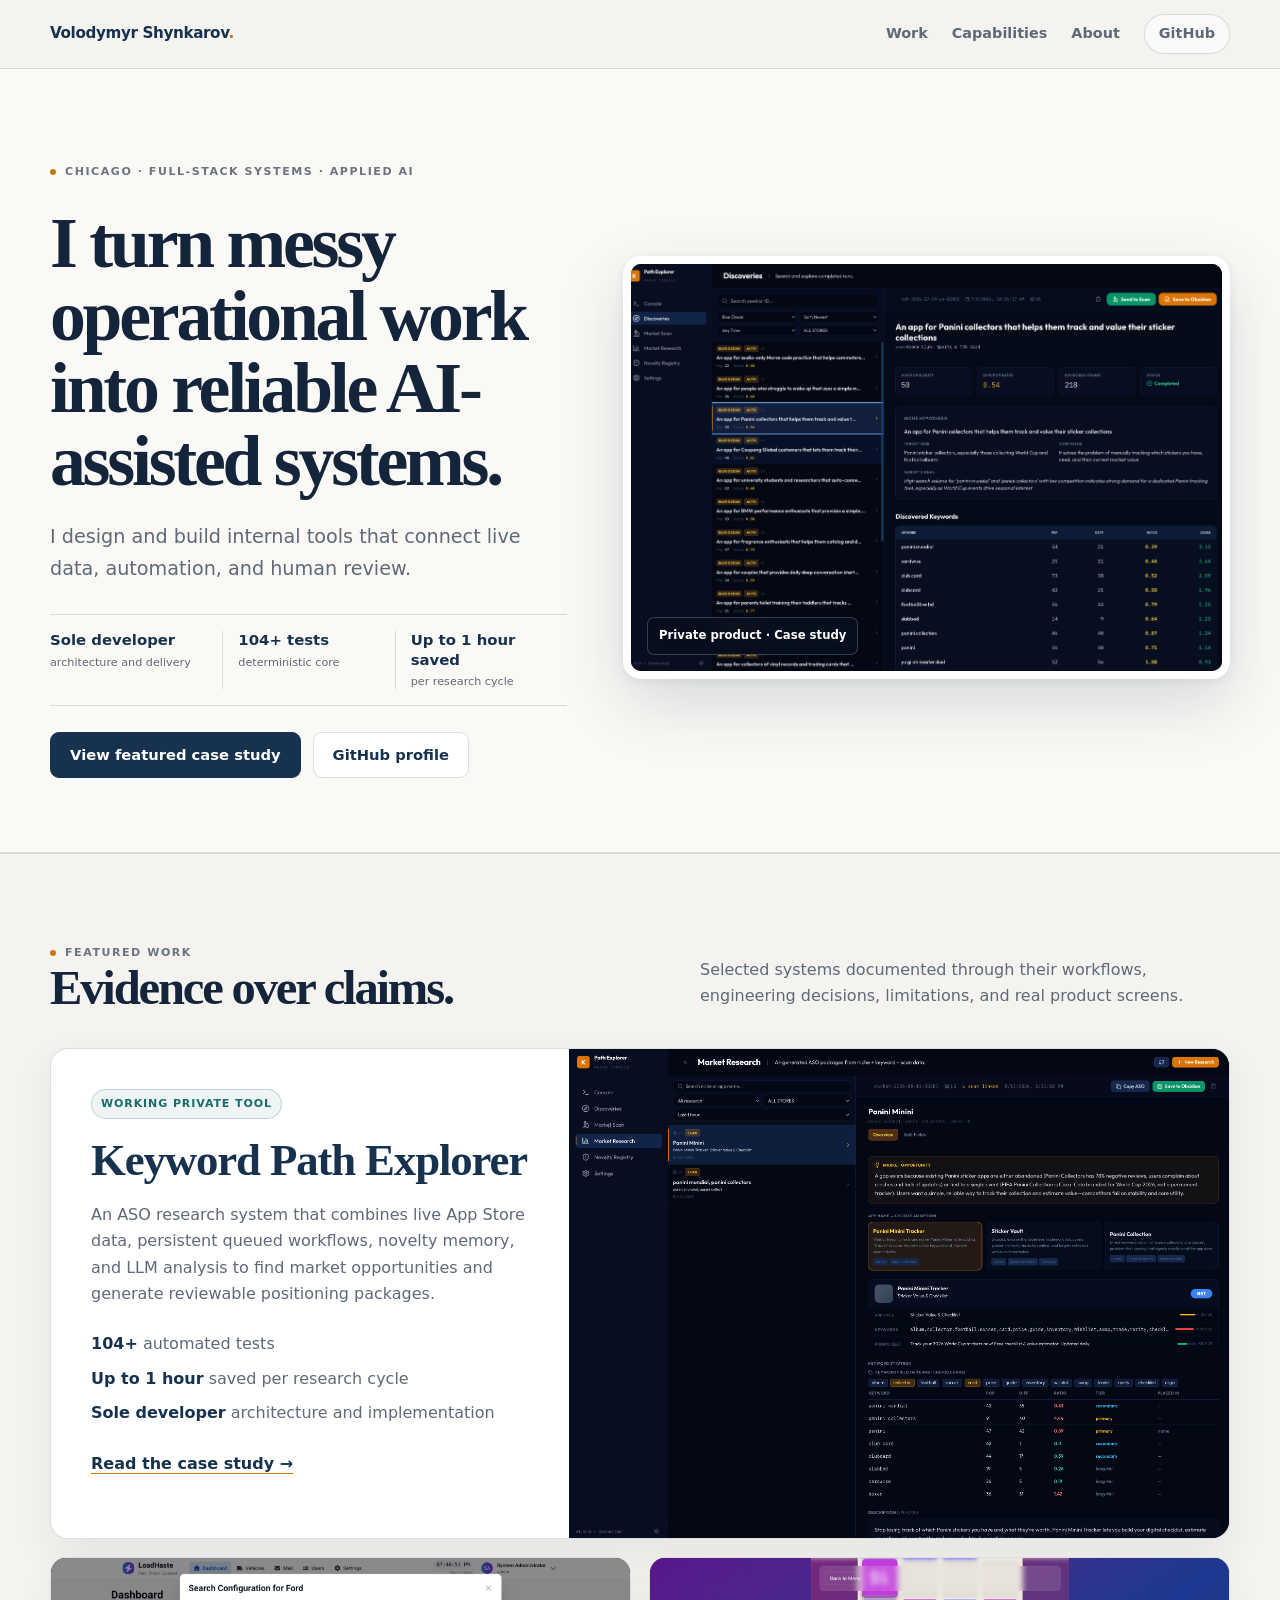
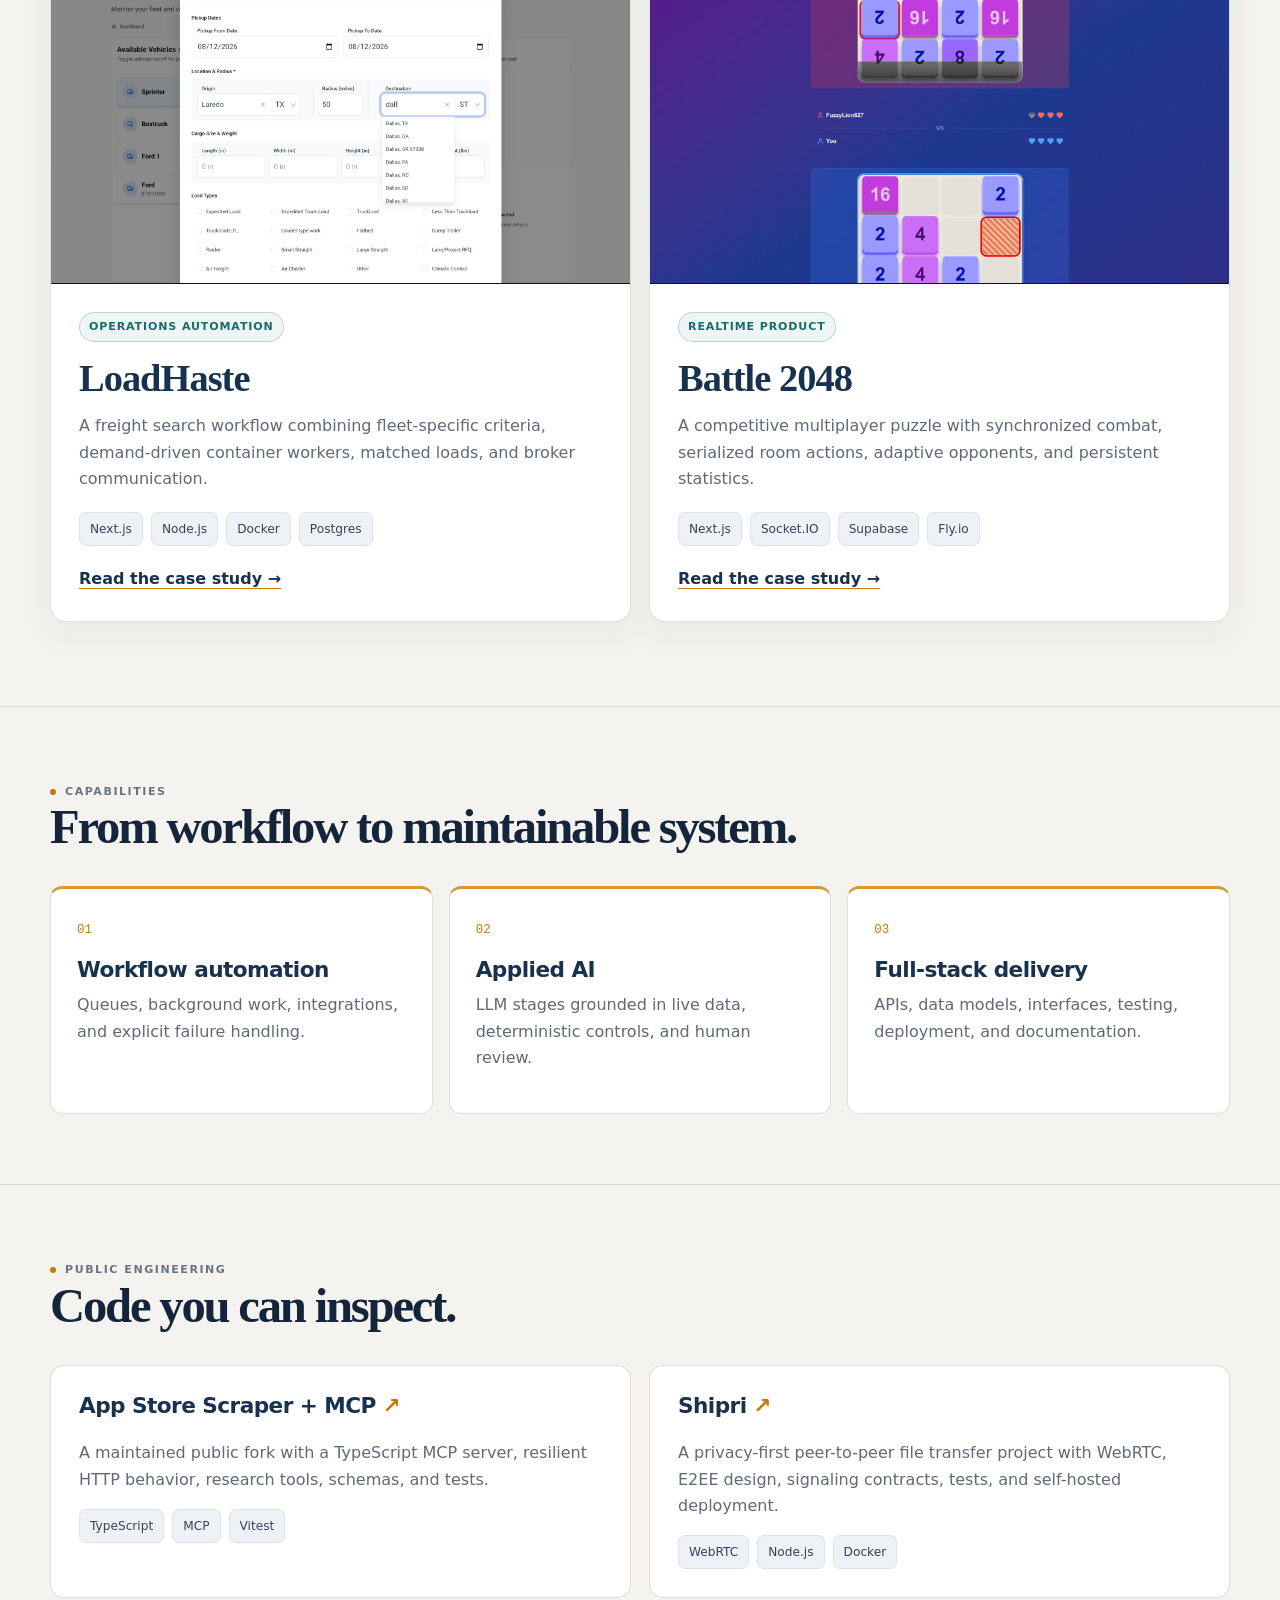
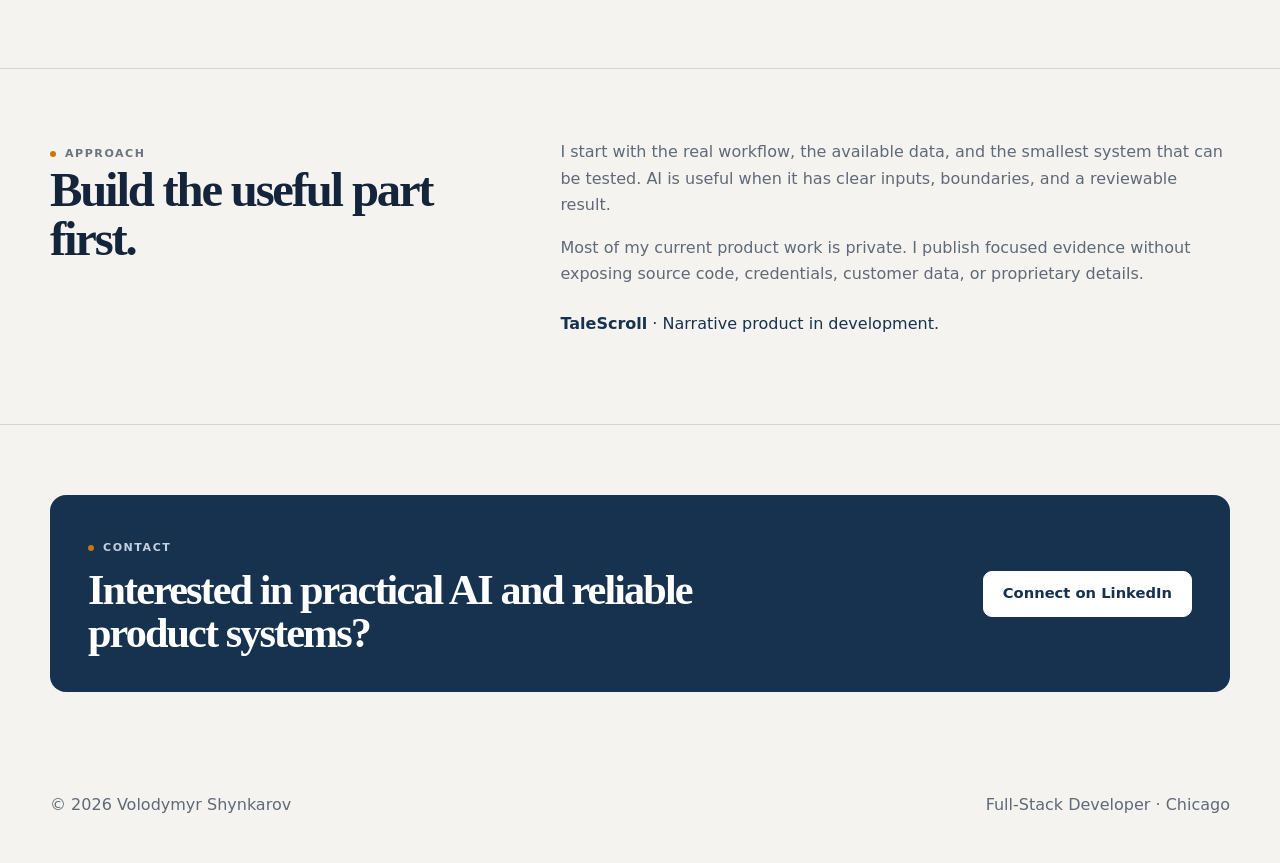
==== index.html @ 413fe935 "Add project case studies and gallery captions" ====
<!doctype html>
<html lang="en">
<head>
  <meta charset="utf-8">
  <meta name="viewport" content="width=device-width,initial-scale=1">
  <title>Volodymyr Shynkarov — Full-Stack Developer</title>
  <meta name="description" content="Full-stack developer building practical AI workflows, internal tools, and data-driven products.">
  <meta property="og:title" content="Volodymyr Shynkarov — Full-Stack Developer">
  <meta property="og:description" content="Practical AI workflows, internal tools, and reliable full-stack systems.">
  <meta property="og:image" content="https://voldemlive.github.io/assets/keyword-path-explorer/discoveries.png">
  <meta property="og:type" content="website">
  <meta property="og:url" content="https://voldemlive.github.io/">
  <meta name="twitter:card" content="summary_large_image">
  <link rel="canonical" href="https://voldemlive.github.io/">
  <link rel="stylesheet" href="/styles.css">
</head>
<body>
  <header class="site-header">
    <div class="shell nav">
      <a class="brand" href="/" aria-label="Volodymyr Shynkarov home">Volodymyr Shynkarov<span>.</span></a>
      <button class="menu-button" aria-label="Open navigation" aria-expanded="false">Menu</button>
      <nav class="nav-links" aria-label="Main navigation">
        <a href="#work">Work</a>
        <a href="#capabilities">Capabilities</a>
        <a href="#about">About</a>
        <a class="nav-cta" href="https://github.com/VoldemLive">GitHub</a>
      </nav>
    </div>
  </header>

  <main>
    <section class="hero">
      <div class="shell hero-grid">
        <div>
          <span class="eyebrow">Chicago · Full-stack systems · Applied AI</span>
          <h1>I turn messy operational work into reliable AI-assisted systems.</h1>
          <p class="lede">I design and build internal tools that connect live data, automation, and human review.</p>
          <div class="hero-proof" aria-label="Featured project evidence">
            <span><strong>Sole developer</strong><small>architecture and delivery</small></span>
            <span><strong>104+ tests</strong><small>deterministic core</small></span>
            <span><strong>Up to 1 hour saved</strong><small>per research cycle</small></span>
          </div>
          <div class="actions">
            <a class="button primary" href="/work/keyword-graph-explorer.html">View featured case study</a>
            <a class="button secondary" href="https://github.com/VoldemLive">GitHub profile</a>
          </div>
        </div>
        <a class="hero-shot" href="/work/keyword-graph-explorer.html" aria-label="Open Keyword Path Explorer case study">
          <img src="/assets/keyword-path-explorer/discoveries.png" alt="Keyword Path Explorer discovery results with a niche hypothesis and ranked App Store keywords">
          <span>Private product · Case study</span>
        </a>
      </div>
    </section>

    <section class="section" id="work">
      <div class="shell">
        <div class="section-intro">
          <div>
            <span class="eyebrow">Featured work</span>
            <h2>Evidence over claims.</h2>
          </div>
          <p>Selected systems documented through their workflows, engineering decisions, limitations, and real product screens.</p>
        </div>

        <article class="featured-work">
          <div class="featured-copy">
            <span class="status">Working private tool</span>
            <h3>Keyword Path Explorer</h3>
            <p>An ASO research system that combines live App Store data, persistent queued workflows, novelty memory, and LLM analysis to find market opportunities and generate reviewable positioning packages.</p>
            <div class="evidence-list" aria-label="Project evidence">
              <span><strong>104+</strong> automated tests</span>
              <span><strong>Up to 1 hour</strong> saved per research cycle</span>
              <span><strong>Sole developer</strong> architecture and implementation</span>
            </div>
            <a class="text-link" href="/work/keyword-graph-explorer.html">Read the case study →</a>
          </div>
          <a class="featured-image" href="/work/keyword-graph-explorer.html" aria-label="Read Keyword Path Explorer case study">
            <img loading="lazy" src="/assets/keyword-path-explorer/market-package.png" alt="Keyword Path Explorer generated ASO positioning package with name options and ranked keywords">
          </a>
        </article>

        <div class="project-grid">
          <article class="project-card">
            <a class="project-card-image" href="/work/loadhaste.html" aria-label="Read LoadHaste case study">
              <img loading="lazy" src="/assets/loadhaste/search-configuration.png" alt="LoadHaste vehicle search configuration with route and cargo criteria">
            </a>
            <div class="project-card-copy">
              <span class="status">Operations automation</span>
              <h3>LoadHaste</h3>
              <p>A freight search workflow combining fleet-specific criteria, demand-driven container workers, matched loads, and broker communication.</p>
              <div class="tags"><span class="tag">Next.js</span><span class="tag">Node.js</span><span class="tag">Docker</span><span class="tag">Postgres</span></div>
              <a class="text-link" href="/work/loadhaste.html">Read the case study →</a>
            </div>
          </article>

          <article class="project-card">
            <a class="project-card-image" href="/work/battle-2048.html" aria-label="Read Battle 2048 case study">
              <img loading="lazy" src="/assets/battle-2048/damage-state.png" alt="Battle 2048 realtime match with health and damaged board state">
            </a>
            <div class="project-card-copy">
              <span class="status">Realtime product</span>
              <h3>Battle 2048</h3>
              <p>A competitive multiplayer puzzle with synchronized combat, serialized room actions, adaptive opponents, and persistent statistics.</p>
              <div class="tags"><span class="tag">Next.js</span><span class="tag">Socket.IO</span><span class="tag">Supabase</span><span class="tag">Fly.io</span></div>
              <a class="text-link" href="/work/battle-2048.html">Read the case study →</a>
            </div>
          </article>
        </div>
      </div>
    </section>

    <section class="section compact" id="capabilities">
      <div class="shell">
        <div class="section-intro">
          <div>
            <span class="eyebrow">Capabilities</span>
            <h2>From workflow to maintainable system.</h2>
          </div>
        </div>
        <div class="cap-grid">
          <article class="cap"><span class="cap-index">01</span><h3>Workflow automation</h3><p>Queues, background work, integrations, and explicit failure handling.</p></article>
          <article class="cap"><span class="cap-index">02</span><h3>Applied AI</h3><p>LLM stages grounded in live data, deterministic controls, and human review.</p></article>
          <article class="cap"><span class="cap-index">03</span><h3>Full-stack delivery</h3><p>APIs, data models, interfaces, testing, deployment, and documentation.</p></article>
        </div>
      </div>
    </section>

    <section class="section compact">
      <div class="shell">
        <div class="section-intro">
          <div>
            <span class="eyebrow">Public engineering</span>
            <h2>Code you can inspect.</h2>
          </div>
        </div>
        <div class="public-work">
          <article class="public-card">
            <h3><a href="https://github.com/VoldemLive/app-store-scraper">App Store Scraper + MCP <span class="arrow">↗</span></a></h3>
            <p>A maintained public fork with a TypeScript MCP server, resilient HTTP behavior, research tools, schemas, and tests.</p>
            <div class="tags"><span class="tag">TypeScript</span><span class="tag">MCP</span><span class="tag">Vitest</span></div>
          </article>
          <article class="public-card">
            <h3><a href="https://github.com/bit-bridge-studio/shipri">Shipri <span class="arrow">↗</span></a></h3>
            <p>A privacy-first peer-to-peer file transfer project with WebRTC, E2EE design, signaling contracts, tests, and self-hosted deployment.</p>
            <div class="tags"><span class="tag">WebRTC</span><span class="tag">Node.js</span><span class="tag">Docker</span></div>
          </article>
        </div>
      </div>
    </section>

    <section class="section compact" id="about">
      <div class="shell split-section">
        <div>
          <span class="eyebrow">Approach</span>
          <h2>Build the useful part first.</h2>
        </div>
        <div class="prose">
          <p>I start with the real workflow, the available data, and the smallest system that can be tested. AI is useful when it has clear inputs, boundaries, and a reviewable result.</p>
          <p>Most of my current product work is private. I publish focused evidence without exposing source code, credentials, customer data, or proprietary details.</p>
          <p class="in-development"><strong>TaleScroll</strong> · Narrative product in development.</p>
        </div>
      </div>
    </section>

    <section class="section compact">
      <div class="shell cta">
        <div><span class="eyebrow">Contact</span><h2>Interested in practical AI and reliable product systems?</h2></div>
        <a class="button primary" href="https://www.linkedin.com/in/vshynkarov/">Connect on LinkedIn</a>
      </div>
    </section>
  </main>

  <footer class="site-footer"><div class="shell footer-row"><span>© <span class="year"></span> Volodymyr Shynkarov</span><span>Full-Stack Developer · Chicago</span></div></footer>
  <script src="/script.js"></script>
</body>
</html>
---- styles.css ----
:root {
  color-scheme: light;
  --bg: #f4f3ef;
  --surface: #ffffff;
  --surface-2: #eef2f6;
  --text: #172033;
  --muted: #5f6978;
  --line: rgba(23, 32, 51, .14);
  --accent: #c87808;
  --accent-soft: #fff1d8;
  --navy: #17324f;
  --teal: #176d6b;
  --max: 1180px;
}

* { box-sizing: border-box; }
html { scroll-behavior: smooth; }
body {
  margin: 0;
  overflow-x: clip;
  background: var(--bg);
  color: var(--text);
  font-family: Inter, ui-sans-serif, system-ui, -apple-system, BlinkMacSystemFont, "Segoe UI", sans-serif;
  line-height: 1.65;
  -webkit-font-smoothing: antialiased;
}
a { color: inherit; }
img { display: block; max-width: 100%; }
code { color: var(--teal); }
::selection { background: #f7d38b; color: var(--text); }
.shell { width: min(calc(100% - 40px), var(--max)); margin-inline: auto; }

.site-header {
  position: sticky;
  top: 0;
  z-index: 30;
  border-bottom: 1px solid var(--line);
  background: rgba(244, 243, 239, .92);
  backdrop-filter: blur(16px);
}
.nav { min-height: 68px; display: flex; align-items: center; justify-content: space-between; gap: 24px; }
.brand { color: var(--navy); text-decoration: none; font-size: .95rem; font-weight: 820; letter-spacing: -.025em; }
.brand span, .arrow { color: var(--accent); }
.nav-links { display: flex; align-items: center; gap: 24px; }
.nav-links a { color: var(--muted); text-decoration: none; font-size: .9rem; font-weight: 560; }
.nav-links a:hover, .nav-links a:focus-visible { color: var(--navy); }
.nav-cta { border: 1px solid var(--line); padding: 7px 14px; border-radius: 999px; background: rgba(255, 255, 255, .58); }
.menu-button { display: none; color: var(--navy); background: var(--surface); border: 1px solid var(--line); border-radius: 8px; padding: 8px 10px; }

h1, h2 {
  margin-top: 0;
  color: #14243a;
  font-family: "Iowan Old Style", "Palatino Linotype", Georgia, serif;
  font-weight: 620;
  line-height: 1.01;
  letter-spacing: -.045em;
}
h1 { margin: 24px 0 24px; font-size: clamp(3.25rem, 5.6vw, 5.25rem); }
h2 { margin-bottom: 16px; font-size: clamp(2.25rem, 3.8vw, 3.65rem); }
h3 { margin-top: 0; color: var(--navy); font-size: 1.35rem; line-height: 1.14; letter-spacing: -.025em; }
p { margin-top: 0; }
.eyebrow {
  display: inline-flex;
  max-width: 100%;
  flex-wrap: wrap;
  align-items: center;
  gap: 9px;
  color: #6b7480;
  text-transform: uppercase;
  letter-spacing: .14em;
  font-size: .69rem;
  font-weight: 800;
}
.eyebrow::before { content: ""; width: 6px; height: 6px; flex: 0 0 auto; border-radius: 50%; background: var(--accent); }

.hero { padding: 88px 0 74px; background: #faf9f6; border-bottom: 1px solid var(--line); }
.hero-grid { display: grid; grid-template-columns: .92fr 1.08fr; gap: 56px; align-items: center; }
.hero-grid > *, .featured-work > *, .case-layout > * { min-width: 0; }
.hero h1 { max-width: 680px; }
.lede { max-width: 620px; color: var(--muted); font-size: clamp(1.05rem, 1.6vw, 1.2rem); }
.hero-proof {
  display: grid;
  grid-template-columns: repeat(3, 1fr);
  margin-top: 30px;
  padding: 16px 0;
  border-top: 1px solid var(--line);
  border-bottom: 1px solid var(--line);
}
.hero-proof span { min-width: 0; padding-right: 15px; }
.hero-proof span + span { padding-left: 15px; border-left: 1px solid var(--line); }
.hero-proof strong, .hero-proof small { display: block; }
.hero-proof strong { color: var(--navy); font-size: .93rem; line-height: 1.3; }
.hero-proof small { margin-top: 4px; color: var(--muted); font-size: .7rem; line-height: 1.35; }
.actions { display: flex; flex-wrap: wrap; gap: 12px; margin-top: 26px; }
.button {
  display: inline-flex;
  min-height: 46px;
  align-items: center;
  justify-content: center;
  padding: 0 19px;
  border: 1px solid var(--line);
  border-radius: 9px;
  text-decoration: none;
  font-size: .92rem;
  font-weight: 760;
}
.button.primary { color: #fff; background: var(--navy); border-color: var(--navy); }
.button.primary:hover { background: #0f263f; }
.button.secondary { color: var(--navy); background: var(--surface); }
.hero-shot {
  position: relative;
  display: block;
  overflow: hidden;
  border: 8px solid var(--surface);
  border-radius: 18px;
  background: #07101f;
  text-decoration: none;
  box-shadow: 0 24px 65px rgba(31, 47, 70, .16), 0 2px 8px rgba(31, 47, 70, .08);
}
.hero-shot img { width: 100%; aspect-ratio: 16 / 11; object-fit: cover; object-position: 70% 13%; }
.hero-shot span {
  position: absolute;
  left: 16px;
  bottom: 16px;
  padding: 8px 11px;
  border: 1px solid rgba(255, 255, 255, .2);
  border-radius: 7px;
  color: #fff;
  background: rgba(7, 16, 31, .85);
  font-size: .73rem;
  font-weight: 720;
  backdrop-filter: blur(8px);
}

.section { padding: 84px 0; border-top: 1px solid var(--line); }
.section.compact { padding: 70px 0; }
.section-intro { display: flex; justify-content: space-between; align-items: end; gap: 40px; margin-bottom: 34px; }
.section-intro h2 { margin-bottom: 0; }
.section-intro p { max-width: 530px; margin-bottom: 4px; color: var(--muted); }
.featured-work {
  display: grid;
  grid-template-columns: .88fr 1.12fr;
  overflow: hidden;
  border: 1px solid var(--line);
  border-radius: 18px;
  background: var(--surface);
  box-shadow: 0 15px 38px rgba(31, 47, 70, .07);
}
.featured-copy { padding: 40px; }
.featured-copy h3 { margin: 16px 0; font-family: "Iowan Old Style", "Palatino Linotype", Georgia, serif; font-size: clamp(2rem, 3.5vw, 3.15rem); font-weight: 620; }
.featured-copy p { color: var(--muted); }
.status {
  display: inline-block;
  color: var(--teal);
  border: 1px solid rgba(23, 109, 107, .24);
  background: rgba(23, 109, 107, .07);
  border-radius: 999px;
  padding: 5px 9px;
  font-size: .69rem;
  font-weight: 800;
  text-transform: uppercase;
  letter-spacing: .08em;
}
.evidence-list { display: grid; gap: 8px; margin: 24px 0; color: var(--muted); }
.evidence-list strong { color: var(--navy); }
.text-link { color: var(--navy); font-weight: 800; text-decoration-color: var(--accent); text-underline-offset: 4px; }
.featured-image { min-height: 450px; overflow: hidden; border-left: 1px solid var(--line); background: #07101f; }
.featured-image img { width: 100%; height: 100%; object-fit: cover; object-position: 67% 17%; }
.project-grid { display: grid; grid-template-columns: 1fr 1fr; gap: 18px; margin-top: 18px; }
.project-card { overflow: hidden; border: 1px solid var(--line); border-radius: 16px; background: var(--surface); box-shadow: 0 12px 32px rgba(31, 47, 70, .06); }
.project-card-image { display: block; overflow: hidden; border-bottom: 1px solid var(--line); background: #07101f; }
.project-card-image img { width: 100%; aspect-ratio: 16 / 9; object-fit: cover; object-position: center top; transition: transform .35s ease; }
.project-card-image:hover img { transform: scale(1.015); }
.project-card-copy { padding: 28px; }
.project-card-copy h3 { margin: 15px 0 12px; font-family: "Iowan Old Style", "Palatino Linotype", Georgia, serif; font-size: clamp(1.8rem, 3vw, 2.45rem); font-weight: 620; }
.project-card-copy p { color: var(--muted); }
.project-card-copy .tags { margin: 20px 0; }

.cap-grid { display: grid; grid-template-columns: repeat(3, 1fr); gap: 16px; }
.cap {
  padding: 26px;
  border: 1px solid var(--line);
  border-top: 3px solid #d59a37;
  border-radius: 12px;
  background: var(--surface);
}
.cap-index { color: var(--accent); font-family: ui-monospace, SFMono-Regular, Menlo, monospace; font-size: .78rem; }
.cap h3 { margin: 16px 0 10px; }
.cap p, .public-card p, .prose { color: var(--muted); }
.public-work { display: grid; grid-template-columns: 1fr 1fr; gap: 18px; }
.public-card { padding: 28px; border: 1px solid var(--line); border-radius: 14px; background: var(--surface); }
.public-card a { text-decoration: none; }
.tags, .stack-list { display: flex; flex-wrap: wrap; gap: 8px; }
.tag, .stack-list li { color: #31445b; border: 1px solid #dce2e9; background: var(--surface-2); border-radius: 7px; padding: 6px 10px; font-size: .76rem; }
.split-section { display: grid; grid-template-columns: .8fr 1.2fr; gap: 64px; }
.in-development { margin-top: 24px; color: var(--navy); }
.cta {
  display: flex;
  align-items: center;
  justify-content: space-between;
  gap: 40px;
  padding: 38px;
  border-radius: 16px;
  background: var(--navy);
}
.cta .eyebrow { color: #c5d0dd; }
.cta h2 { max-width: 700px; margin: 10px 0 0; color: #fff; font-size: clamp(2rem, 3.3vw, 3.25rem); }
.cta .button.primary { color: var(--navy); background: #fff; border-color: #fff; }
.site-footer { padding: 30px 0 44px; color: var(--muted); }
.footer-row { display: flex; justify-content: space-between; gap: 20px; }

.case-hero { padding: 76px 0 64px; background: #faf9f6; border-bottom: 1px solid var(--line); }
.breadcrumb { color: var(--muted); text-decoration: none; font-size: .88rem; }
.case-eyebrow { margin-top: 34px; }
.case-hero h1 { max-width: 960px; font-size: clamp(3.5rem, 6.4vw, 5.75rem); }
.case-summary { max-width: 780px; color: var(--muted); font-size: 1.16rem; }
.case-meta {
  display: grid;
  grid-template-columns: repeat(4, 1fr);
  overflow: hidden;
  margin-top: 38px;
  border: 1px solid var(--line);
  border-radius: 12px;
  background: var(--surface);
}
.meta-block { padding: 19px; }
.meta-block + .meta-block { border-left: 1px solid var(--line); }
.meta-block span { display: block; color: var(--muted); font-size: .67rem; text-transform: uppercase; letter-spacing: .11em; }
.meta-block strong { display: block; margin-top: 6px; color: var(--navy); }
.case-cover {
  display: block;
  overflow: hidden;
  margin-top: 24px;
  border: 8px solid var(--surface);
  border-radius: 18px;
  background: #07101f;
  box-shadow: 0 20px 55px rgba(31, 47, 70, .13);
}
.case-cover img { width: 100%; max-height: 610px; object-fit: cover; object-position: top; }
.case-layout { display: grid; grid-template-columns: 190px minmax(0, 1fr); gap: 60px; }
.case-nav { position: sticky; top: 94px; align-self: start; }
.case-nav a { display: block; padding: 7px 0; color: var(--muted); text-decoration: none; font-size: .9rem; }
.case-nav a:hover { color: var(--navy); }
.case-content section { padding-bottom: 60px; scroll-margin-top: 88px; }
.case-content h2 { font-size: clamp(2.25rem, 3.5vw, 3.2rem); }
.case-content p, .case-content li { color: var(--muted); }
.workflow { list-style: none; counter-reset: workflow; overflow: hidden; padding: 0; margin: 28px 0; border: 1px solid var(--line); border-radius: 12px; background: var(--surface); }
.workflow li { counter-increment: workflow; display: grid; grid-template-columns: 38px 95px 1fr; gap: 16px; padding: 18px; }
.workflow li + li { border-top: 1px solid var(--line); }
.workflow li::before { content: "0" counter(workflow); color: var(--accent); font-family: ui-monospace, SFMono-Regular, Menlo, monospace; }
.workflow strong { color: var(--navy); }
.workflow span { color: var(--muted); }
.timing-grid, .test-grid { display: grid; grid-template-columns: repeat(4, 1fr); gap: 10px; }
.timing-grid div, .test-grid span { padding: 16px; border: 1px solid var(--line); border-radius: 10px; background: var(--surface); }
.timing-grid span, .timing-grid small { display: block; color: var(--muted); font-size: .73rem; }
.timing-grid strong { display: block; margin: 4px 0; color: var(--navy); font-size: 1.15rem; }
.decision { margin: 16px 0; padding: 17px 20px; border: 1px solid var(--line); border-left: 3px solid var(--accent); border-radius: 0 11px 11px 0; background: var(--surface); }
.decision strong { color: var(--navy); }
.decision p { margin: 5px 0 0; }
.shot-grid { display: grid; grid-template-columns: 1fr 1fr; gap: 18px; }
.shot-grid figure { overflow: hidden; margin: 0; border: 1px solid var(--line); border-radius: 12px; background: var(--surface); box-shadow: 0 10px 26px rgba(31, 47, 70, .06); }
.shot-grid figure.wide { grid-column: 1 / -1; }
.shot-grid img { width: 100%; aspect-ratio: 16 / 10; object-fit: cover; object-position: top; background: #07101f; }
.shot-grid figcaption { padding: 14px 16px 16px; color: var(--muted); font-size: .84rem; }
.shot-grid figcaption strong { color: var(--navy); }
.test-grid span { color: var(--muted); }
.test-grid strong { display: block; color: var(--navy); font-size: 1.25rem; }
.stack-list { padding: 0; list-style: none; }

.lightbox {
  position: fixed;
  inset: 0;
  z-index: 100;
  display: grid;
  grid-template-rows: auto minmax(0, 1fr);
  padding: 18px;
  color: #fff;
  background: rgba(7, 16, 31, .94);
  backdrop-filter: blur(14px);
}
.lightbox[hidden] { display: none; }
.lightbox-toolbar { display: flex; align-items: center; justify-content: space-between; gap: 20px; min-height: 44px; }
.lightbox-counter { color: #c9d2df; font-size: .8rem; font-weight: 700; letter-spacing: .08em; }
.lightbox-close,
.lightbox-nav {
  display: inline-flex;
  align-items: center;
  justify-content: center;
  border: 1px solid rgba(255, 255, 255, .24);
  color: #fff;
  background: rgba(255, 255, 255, .08);
  cursor: pointer;
}
.lightbox-close { width: 42px; height: 42px; border-radius: 50%; font-size: 1.6rem; line-height: 1; }
.lightbox-stage { display: grid; grid-template-columns: 52px minmax(0, 1fr) 52px; align-items: center; gap: 16px; min-height: 0; }
.lightbox-media { position: relative; display: flex; width: fit-content; max-width: 100%; min-width: 0; min-height: 0; margin-inline: auto; overflow: hidden; align-items: center; justify-content: center; border-radius: 8px; }
.lightbox-image { max-width: 100%; max-height: calc(100vh - 150px); border-radius: 8px; object-fit: contain; box-shadow: 0 24px 70px rgba(0, 0, 0, .34); }
.lightbox-nav { width: 48px; height: 64px; border-radius: 10px; font-size: 2.2rem; line-height: 1; }
.lightbox-nav:disabled { visibility: hidden; }
.lightbox-caption {
  position: absolute;
  right: 0;
  bottom: 0;
  left: 0;
  min-height: 34px;
  margin: 0;
  padding: 16px 20px 17px;
  color: #f6f8fb;
  background: linear-gradient(180deg, rgba(7, 16, 31, 0), rgba(7, 16, 31, .9) 48%);
  font-size: .86rem;
  line-height: 1.45;
  text-align: left;
  text-shadow: 0 1px 3px rgba(0, 0, 0, .45);
}
.lightbox-open { overflow: hidden; }
[data-lightbox] { cursor: zoom-in; }

:focus-visible { outline: 2px solid var(--accent); outline-offset: 3px; }
@media (prefers-reduced-motion: reduce) { html { scroll-behavior: auto; } }
@media (max-width: 900px) {
  .hero-grid, .featured-work, .project-grid, .split-section, .case-layout { grid-template-columns: 1fr; }
  .hero-grid { gap: 42px; }
  .hero-shot { max-width: 760px; }
  .featured-image { min-height: 380px; border-left: 0; border-top: 1px solid var(--line); }
  .case-nav { display: none; }
  .case-meta { grid-template-columns: 1fr 1fr; }
  .meta-block:nth-child(3) { border-left: 0; border-top: 1px solid var(--line); }
  .meta-block:nth-child(4) { border-top: 1px solid var(--line); }
}
@media (max-width: 680px) {
  .shell { width: min(calc(100% - 24px), var(--max)); }
  .hero { padding: 64px 0 56px; }
  h1 { font-size: clamp(2.65rem, 12.5vw, 3.55rem); }
  .case-hero h1 { font-size: clamp(2.8rem, 13vw, 3.8rem); overflow-wrap: anywhere; }
  .eyebrow { font-size: .64rem; line-height: 1.5; }
  .hero-proof { grid-template-columns: 1fr; }
  .hero-proof span { padding: 9px 0; }
  .hero-proof span + span { padding-left: 0; border-top: 1px solid var(--line); border-left: 0; }
  .actions { display: grid; grid-template-columns: 1fr; }
  .button { width: 100%; }
  .section, .section.compact { padding: 60px 0; }
  .nav-links { display: none; position: absolute; left: 12px; right: 12px; top: 60px; padding: 16px; flex-direction: column; align-items: stretch; background: var(--surface); border: 1px solid var(--line); border-radius: 10px; box-shadow: 0 16px 36px rgba(31, 47, 70, .12); }
  .nav-links.open { display: flex; }
  .menu-button { display: block; }
  .section-intro, .cta { align-items: start; flex-direction: column; }
  .cap-grid, .public-work, .shot-grid, .timing-grid, .test-grid { grid-template-columns: 1fr; }
  .shot-grid figure.wide { grid-column: auto; }
  .case-meta { grid-template-columns: 1fr; }
  .meta-block + .meta-block { border-top: 1px solid var(--line); border-left: 0; }
  .workflow li { grid-template-columns: 32px 1fr; }
  .workflow li span { grid-column: 2; }
  .featured-copy { padding: 26px; }
  .featured-image { min-height: 310px; }
  .cta { padding: 28px; }
  .lightbox { padding: 10px; }
  .lightbox-stage { position: relative; display: flex; align-items: center; justify-content: center; }
  .lightbox-nav { position: absolute; z-index: 1; width: 42px; height: 56px; background: rgba(7, 16, 31, .72); }
  .lightbox-prev { left: 4px; }
  .lightbox-next { right: 4px; }
  .lightbox-image { max-height: calc(100vh - 130px); }
  .lightbox-caption { padding: 28px 14px 12px; font-size: .78rem; }
  .footer-row { flex-direction: column; }
}
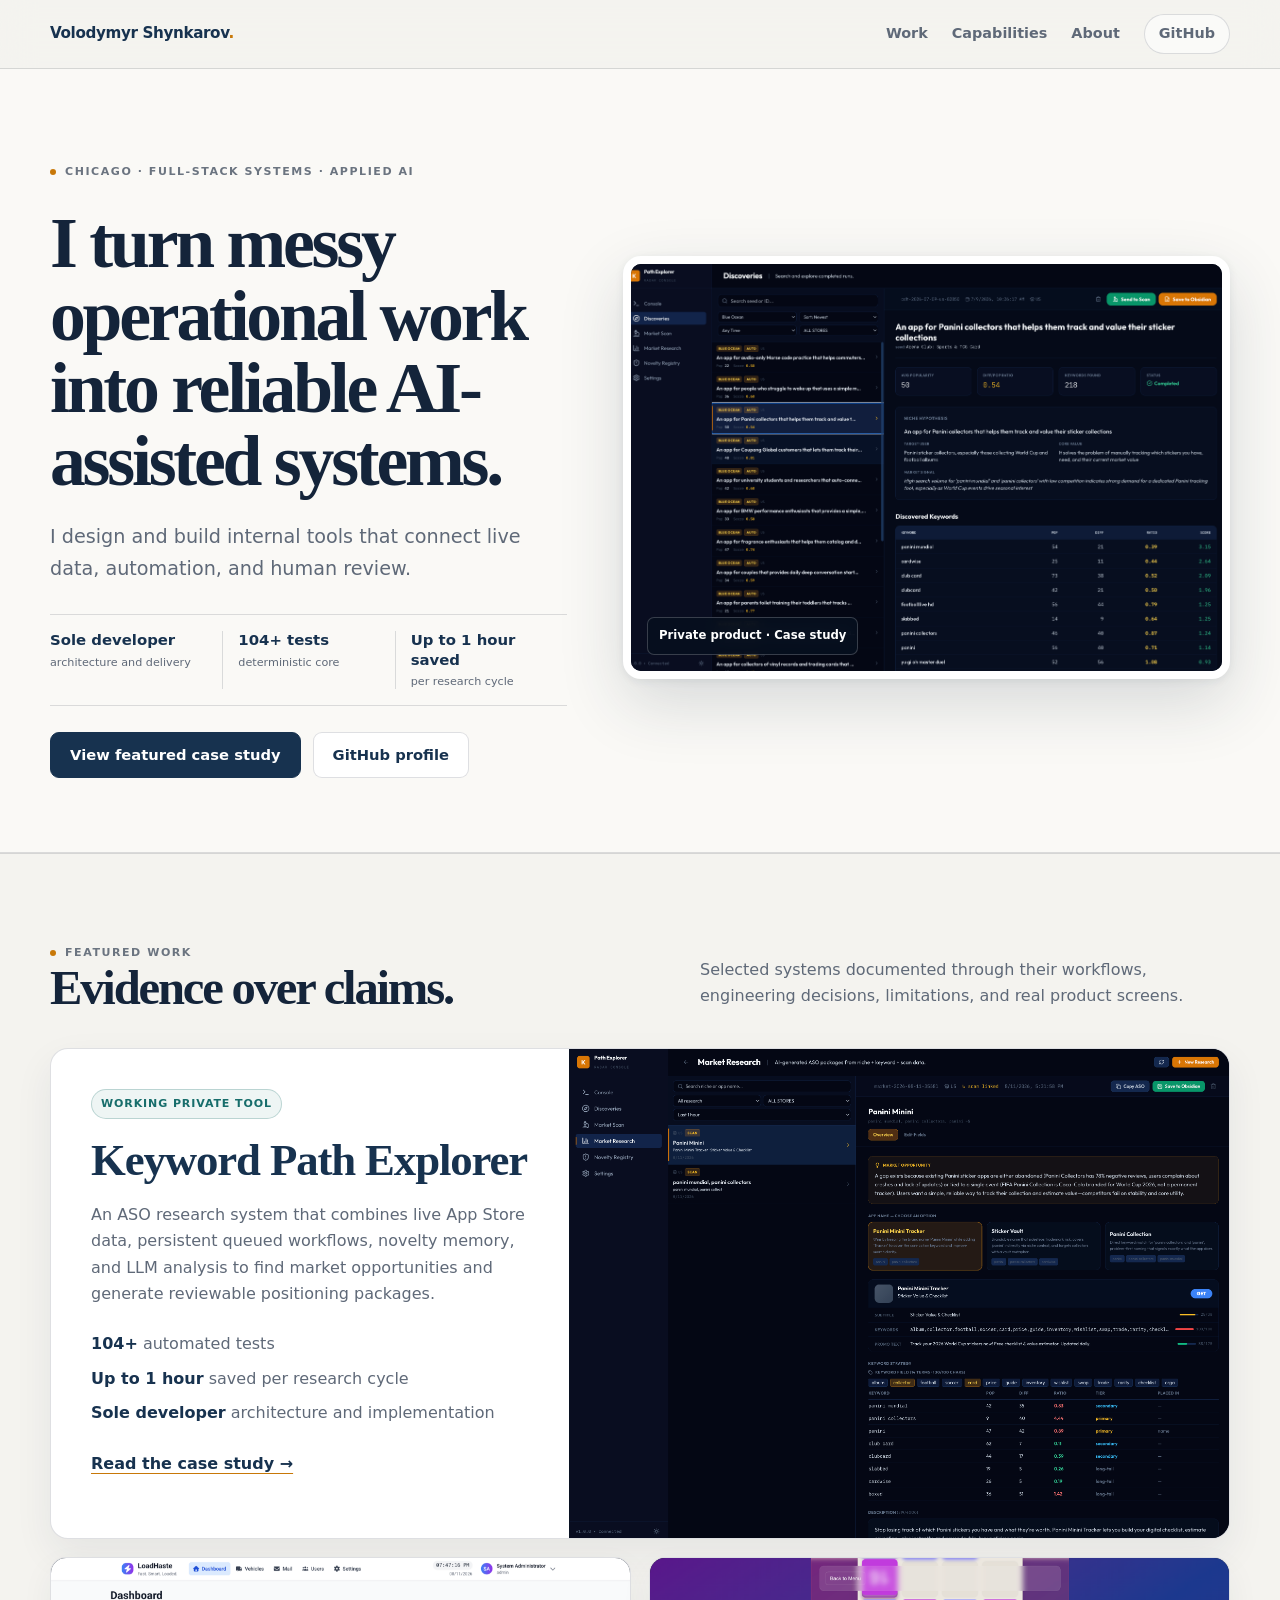
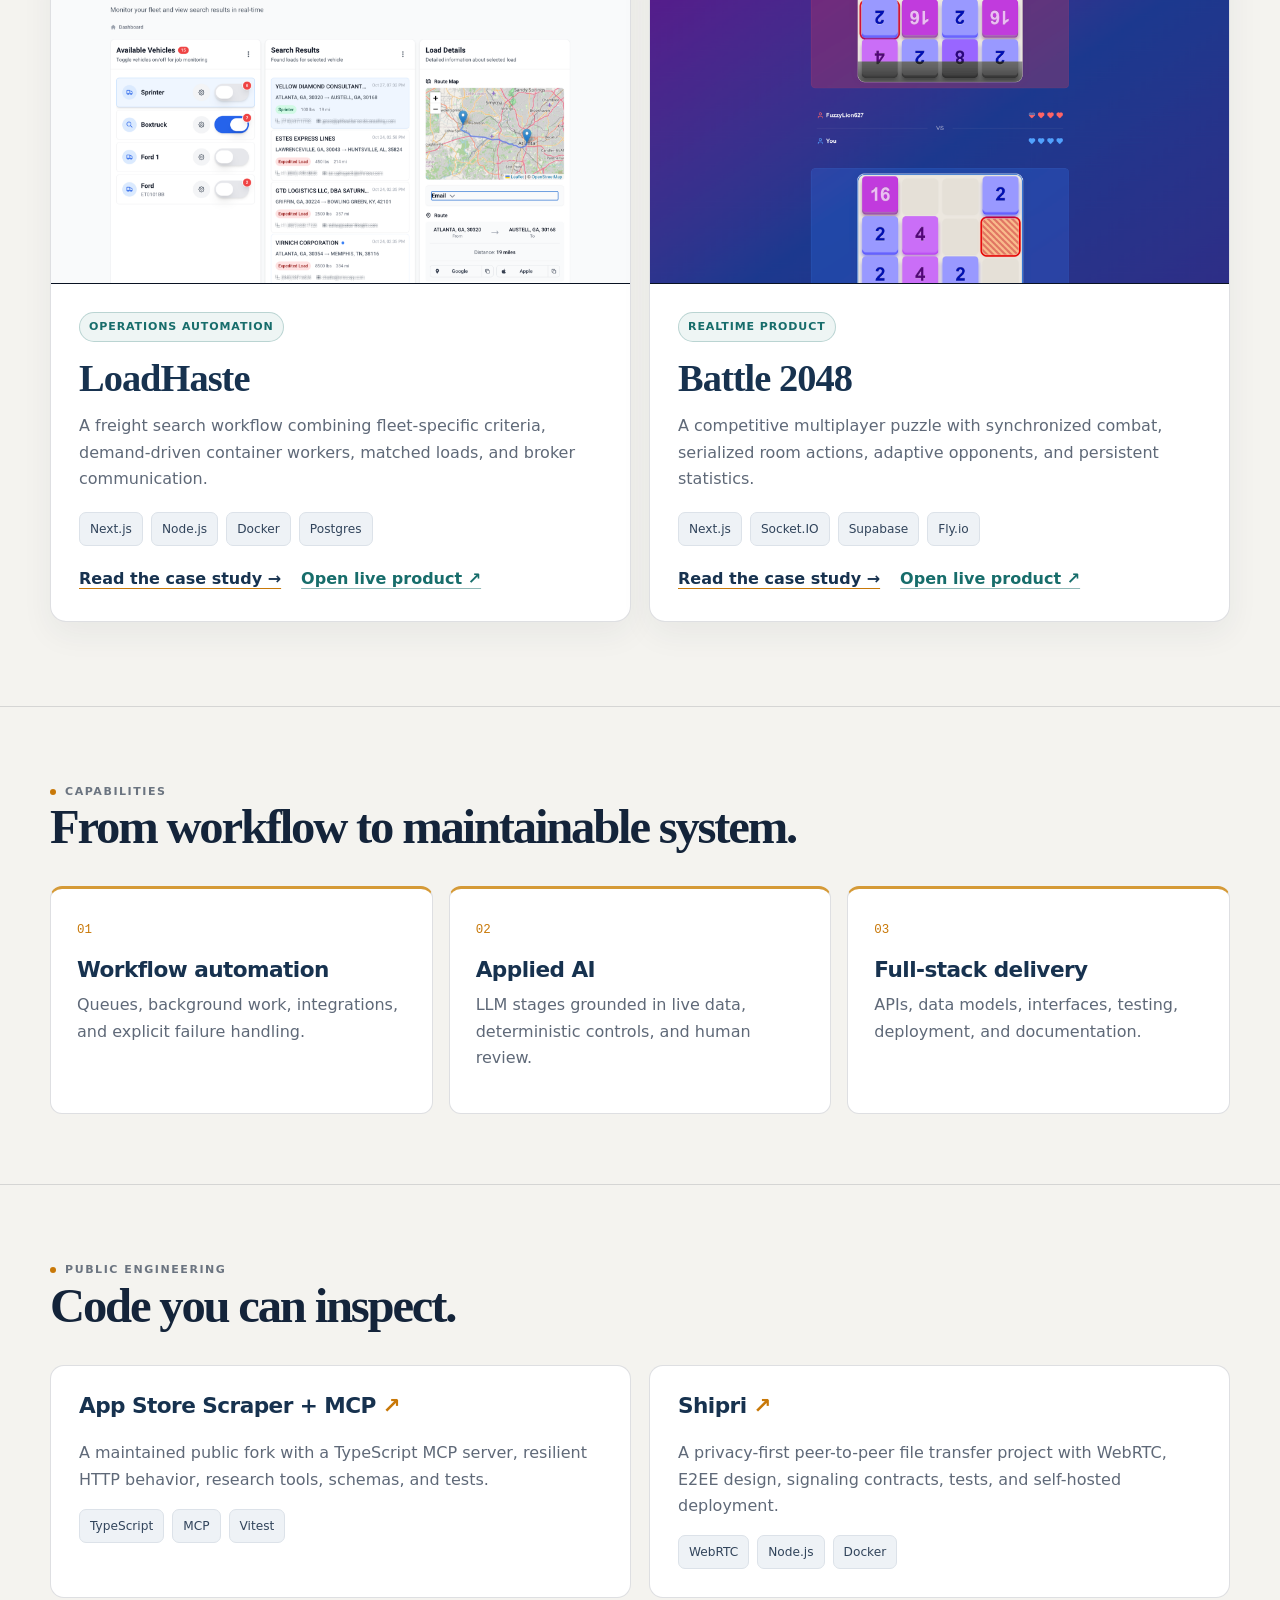
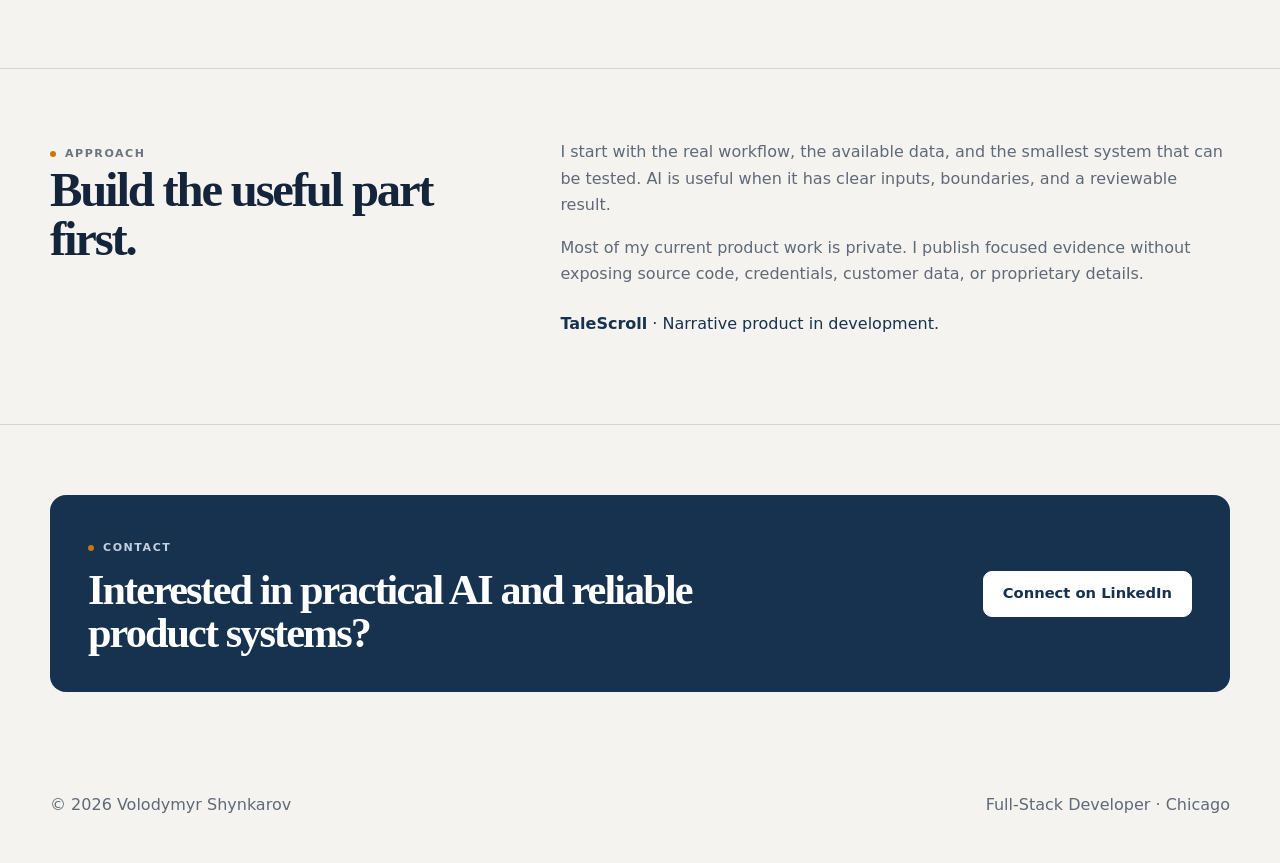
==== commit 23a6a5e6: "Link live products and expand LoadHaste gallery" ====
--- a/index.html
+++ b/index.html
@@ -82,14 +82,17 @@
         <div class="project-grid">
           <article class="project-card">
             <a class="project-card-image" href="/work/loadhaste.html" aria-label="Read LoadHaste case study">
-              <img loading="lazy" src="/assets/loadhaste/search-configuration.png" alt="LoadHaste vehicle search configuration with route and cargo criteria">
+              <img loading="lazy" src="/assets/loadhaste/dashboard.png" alt="LoadHaste dashboard with fleet vehicles, matched freight, route details, and broker communication options">
             </a>
             <div class="project-card-copy">
               <span class="status">Operations automation</span>
               <h3>LoadHaste</h3>
               <p>A freight search workflow combining fleet-specific criteria, demand-driven container workers, matched loads, and broker communication.</p>
               <div class="tags"><span class="tag">Next.js</span><span class="tag">Node.js</span><span class="tag">Docker</span><span class="tag">Postgres</span></div>
-              <a class="text-link" href="/work/loadhaste.html">Read the case study →</a>
+              <div class="project-links">
+                <a class="text-link" href="/work/loadhaste.html">Read the case study →</a>
+                <a class="text-link external-link" href="https://loadhaste.com/" target="_blank" rel="noopener noreferrer">Open live product ↗</a>
+              </div>
             </div>
           </article>
 
@@ -102,7 +105,10 @@
               <h3>Battle 2048</h3>
               <p>A competitive multiplayer puzzle with synchronized combat, serialized room actions, adaptive opponents, and persistent statistics.</p>
               <div class="tags"><span class="tag">Next.js</span><span class="tag">Socket.IO</span><span class="tag">Supabase</span><span class="tag">Fly.io</span></div>
-              <a class="text-link" href="/work/battle-2048.html">Read the case study →</a>
+              <div class="project-links">
+                <a class="text-link" href="/work/battle-2048.html">Read the case study →</a>
+                <a class="text-link external-link" href="https://battle2048.com/" target="_blank" rel="noopener noreferrer">Open live product ↗</a>
+              </div>
             </div>
           </article>
         </div>
--- a/styles.css
+++ b/styles.css
@@ -175,6 +175,8 @@
 .project-card-copy h3 { margin: 15px 0 12px; font-family: "Iowan Old Style", "Palatino Linotype", Georgia, serif; font-size: clamp(1.8rem, 3vw, 2.45rem); font-weight: 620; }
 .project-card-copy p { color: var(--muted); }
 .project-card-copy .tags { margin: 20px 0; }
+.project-links { display: flex; flex-wrap: wrap; gap: 10px 20px; }
+.external-link { color: var(--teal); text-decoration-color: rgba(23, 109, 107, .48); }
 
 .cap-grid { display: grid; grid-template-columns: repeat(3, 1fr); gap: 16px; }
 .cap {
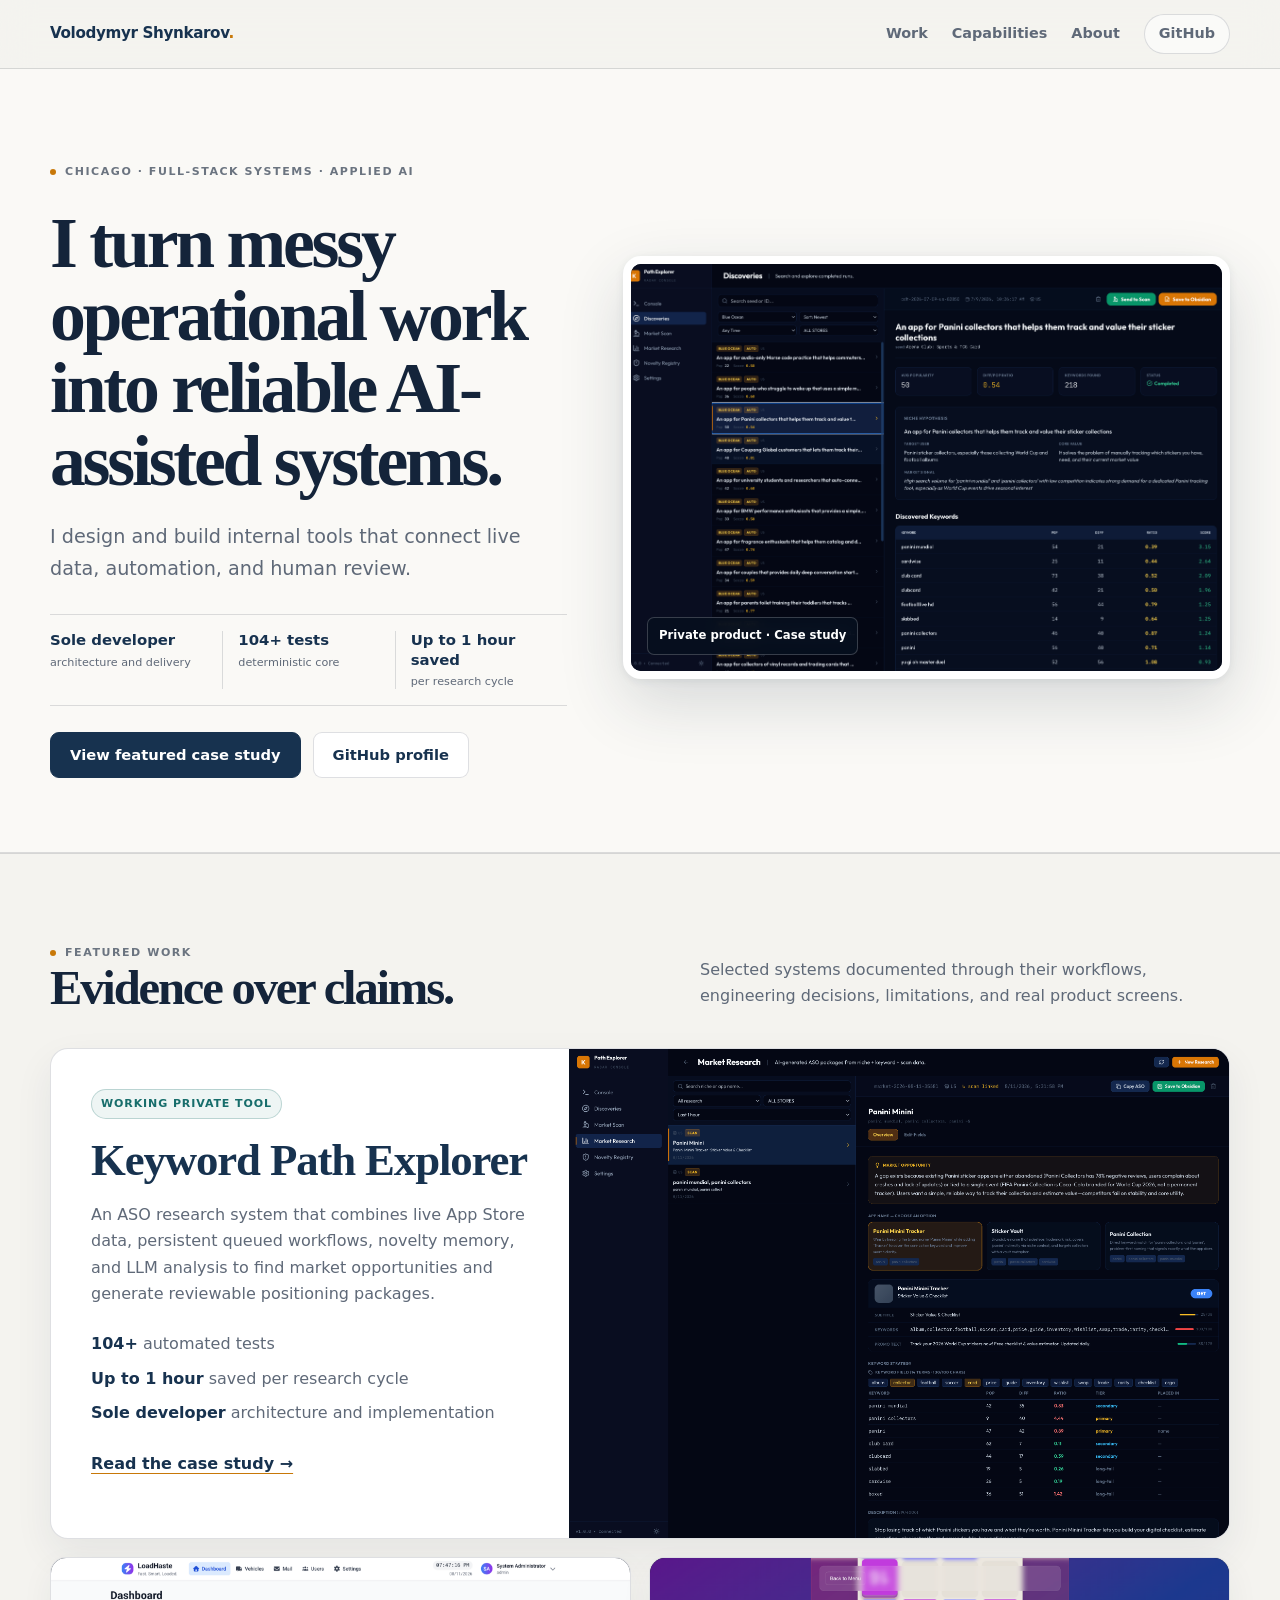
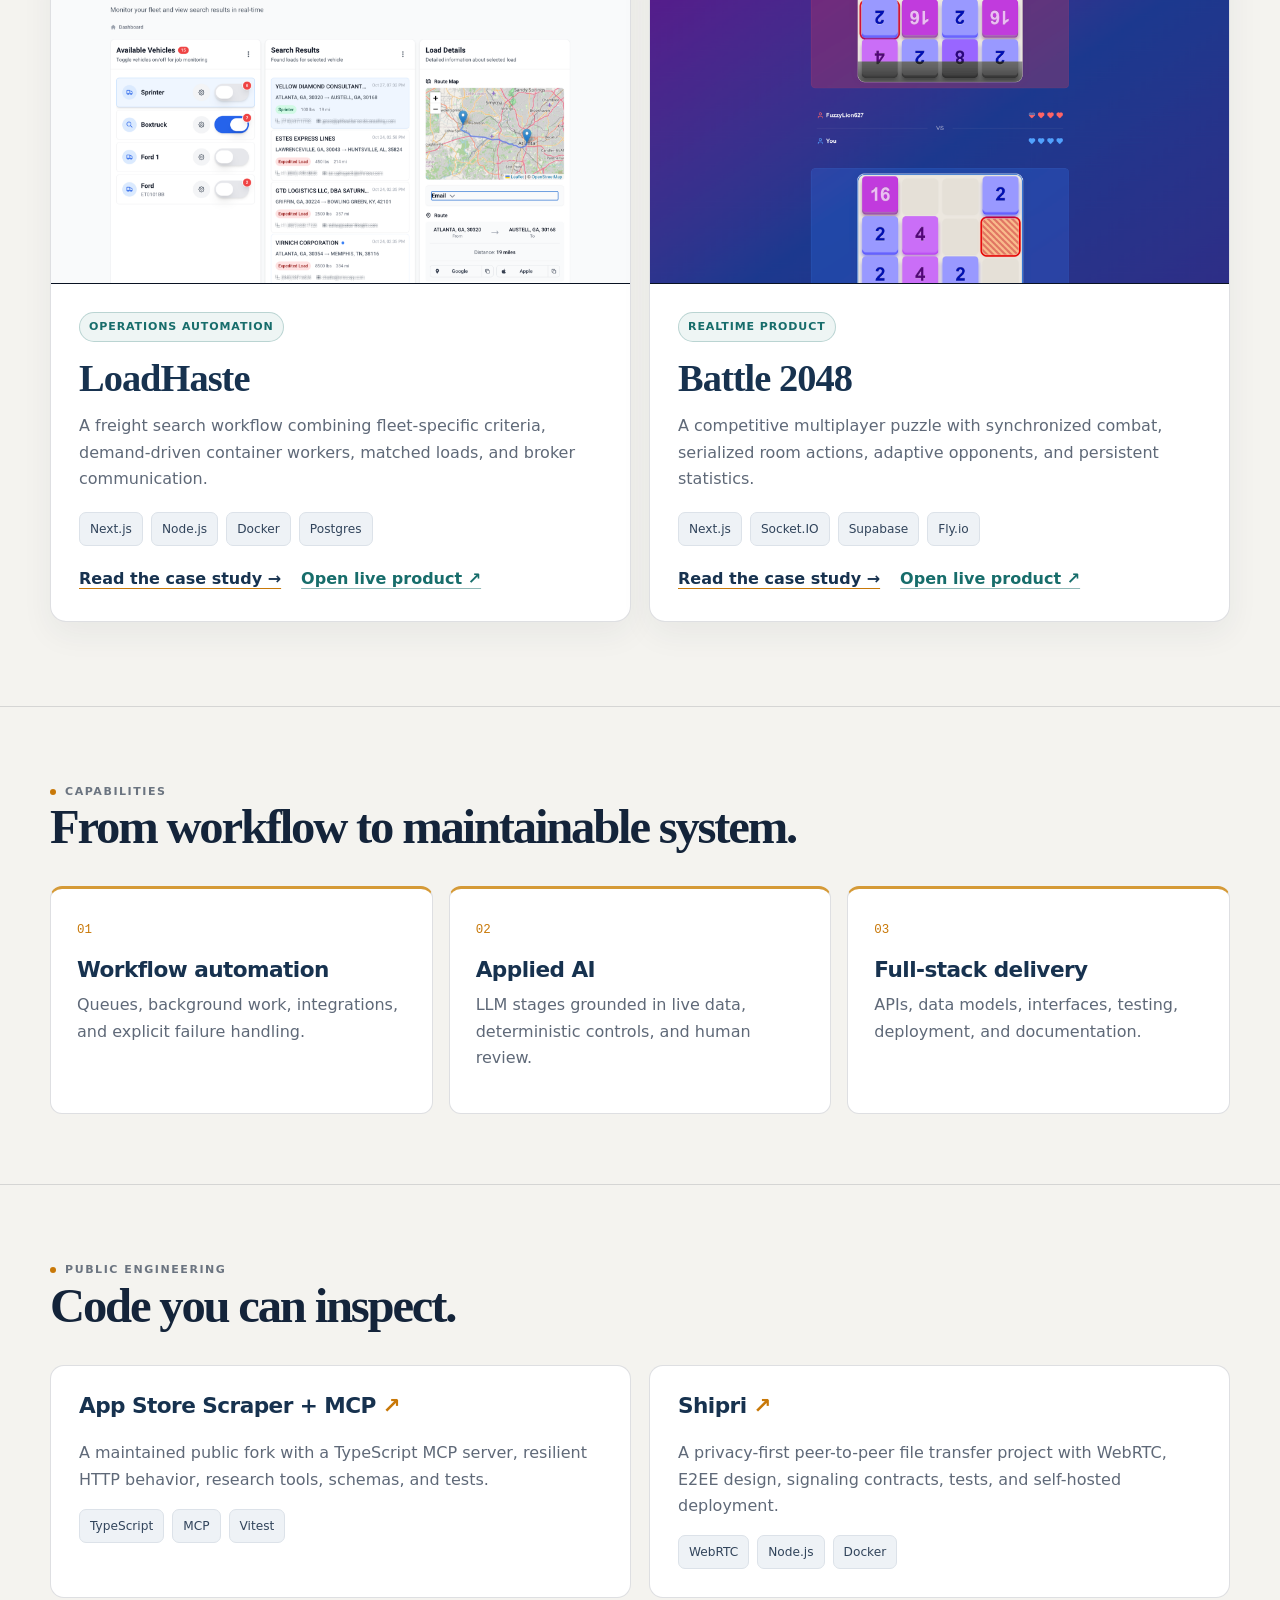
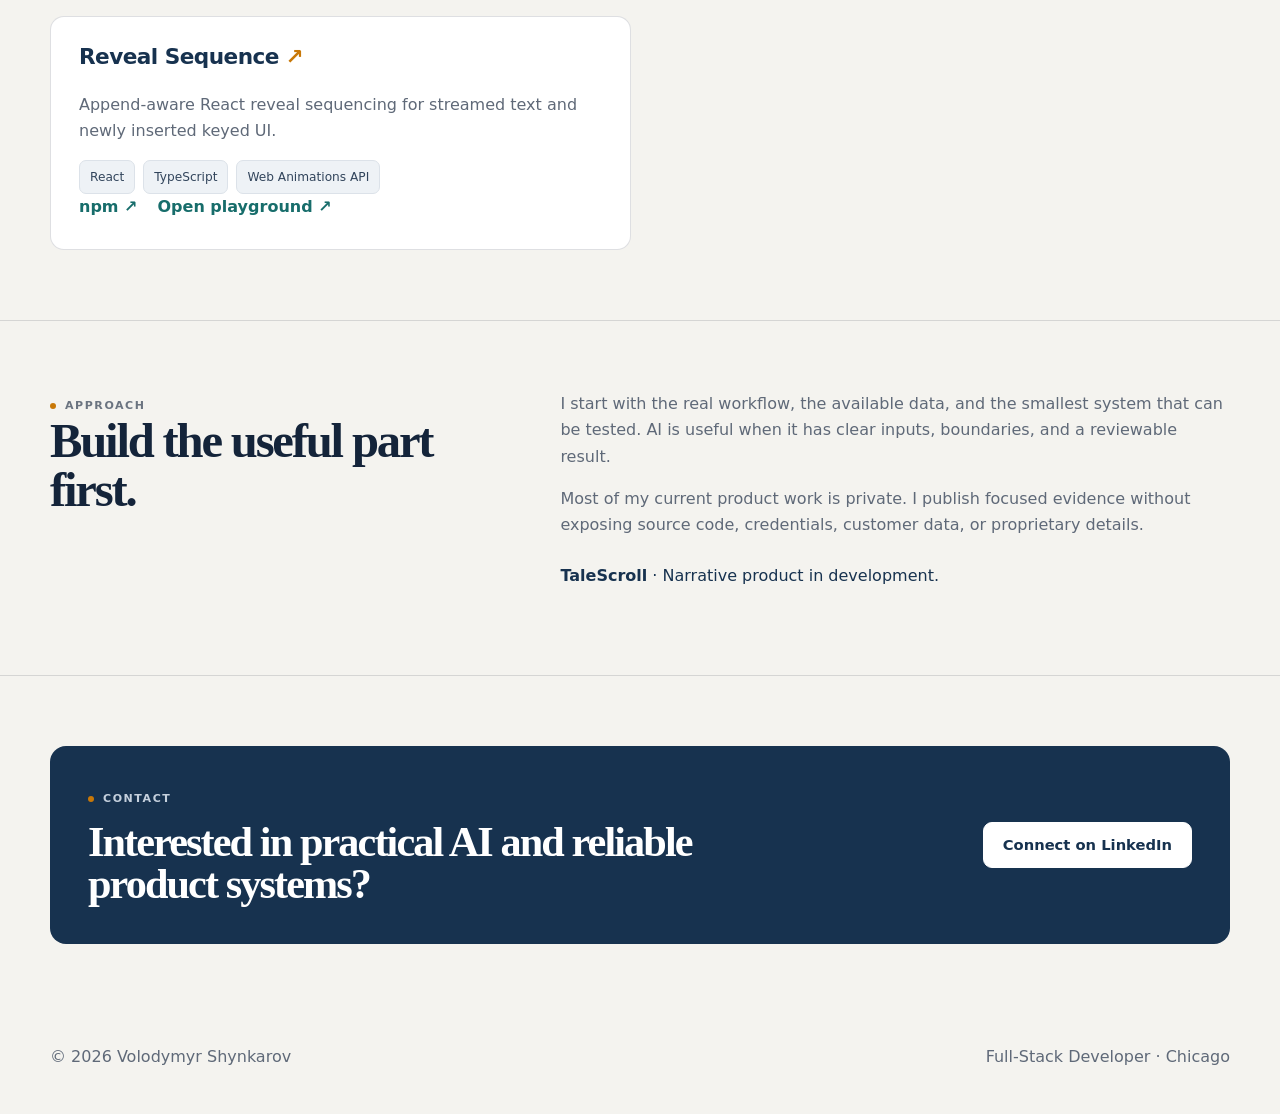
==== commit 1b3d2f74: "feat: add Reveal Sequence to public work" ====
--- a/index.html
+++ b/index.html
@@ -150,6 +150,15 @@
             <p>A privacy-first peer-to-peer file transfer project with WebRTC, E2EE design, signaling contracts, tests, and self-hosted deployment.</p>
             <div class="tags"><span class="tag">WebRTC</span><span class="tag">Node.js</span><span class="tag">Docker</span></div>
           </article>
+          <article class="public-card">
+            <h3><a href="https://github.com/VoldemLive/reveal-sequence">Reveal Sequence <span class="arrow">↗</span></a></h3>
+            <p>Append-aware React reveal sequencing for streamed text and newly inserted keyed UI.</p>
+            <div class="tags"><span class="tag">React</span><span class="tag">TypeScript</span><span class="tag">Web Animations API</span></div>
+            <div class="project-links">
+              <a class="text-link external-link" href="https://www.npmjs.com/package/reveal-sequence" target="_blank" rel="noopener noreferrer">npm ↗</a>
+              <a class="text-link external-link" href="https://voldemlive.github.io/reveal-sequence/" target="_blank" rel="noopener noreferrer">Open playground ↗</a>
+            </div>
+          </article>
         </div>
       </div>
     </section>
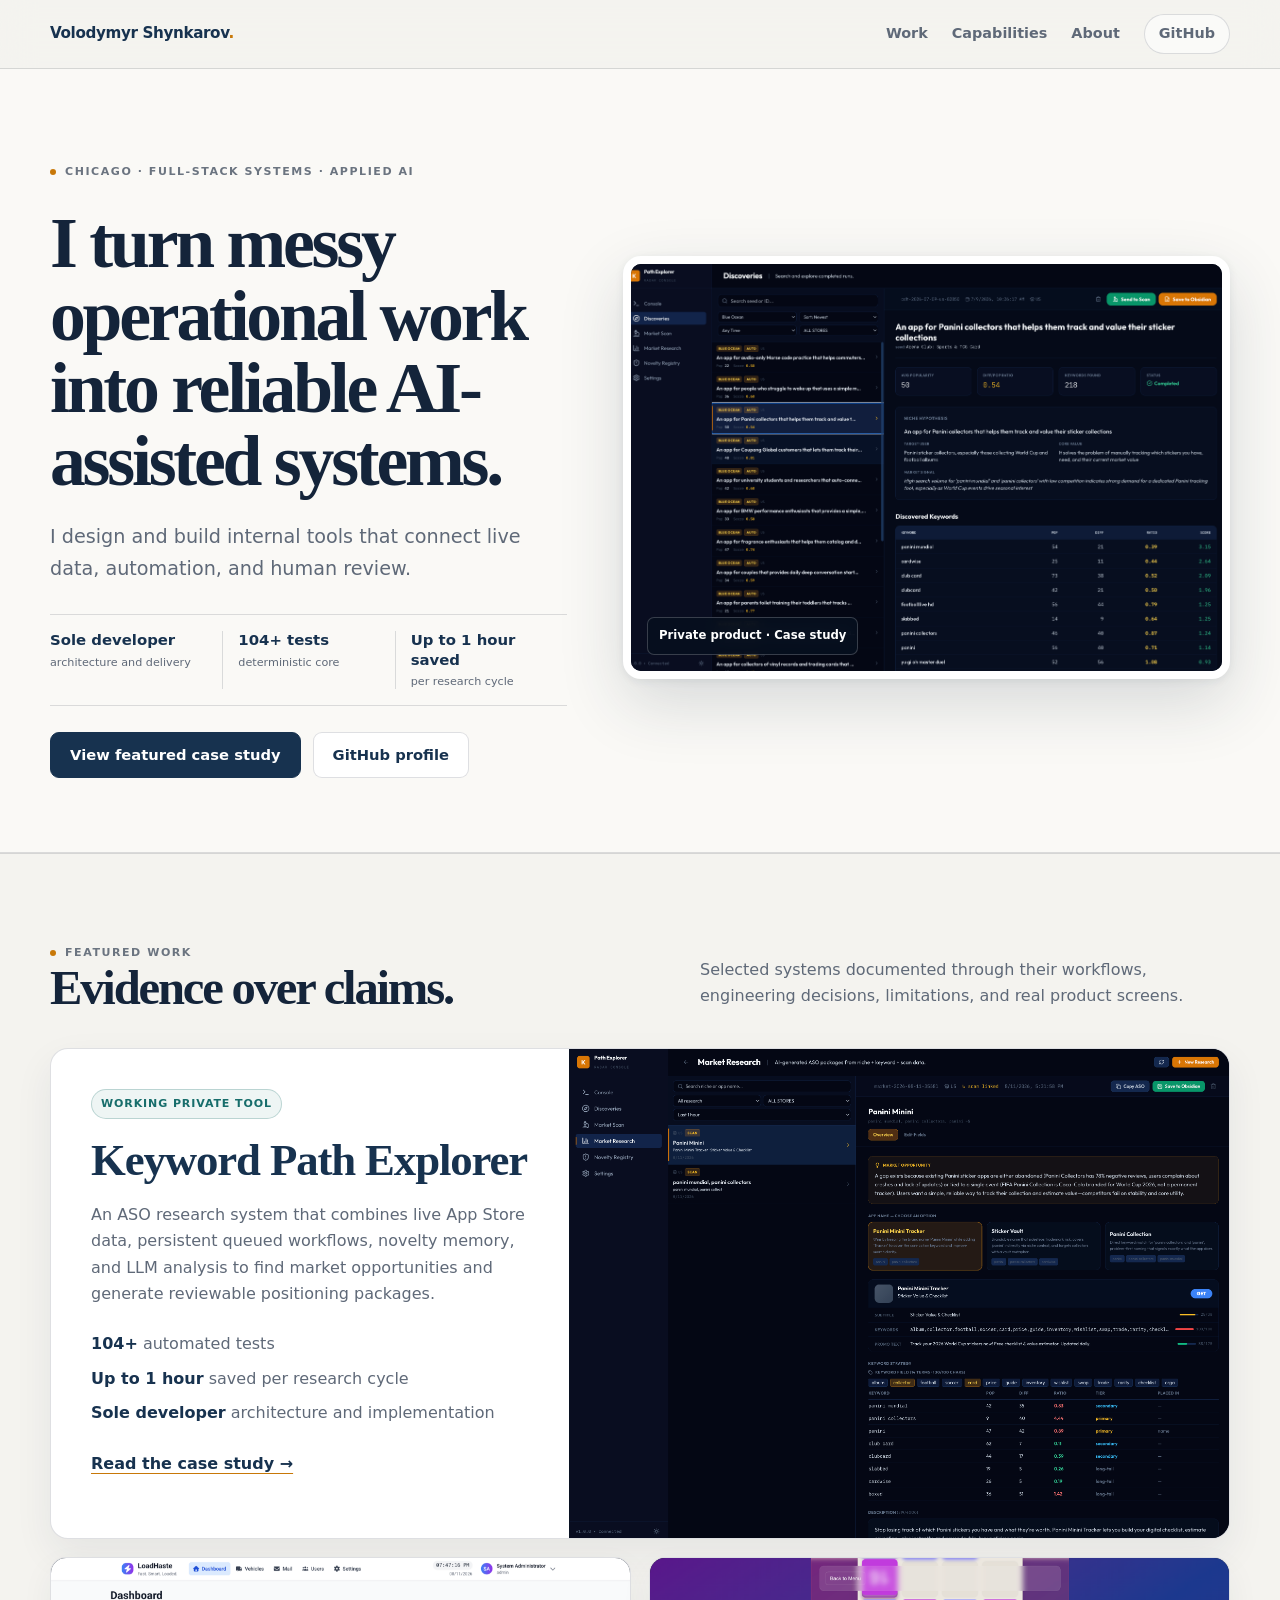
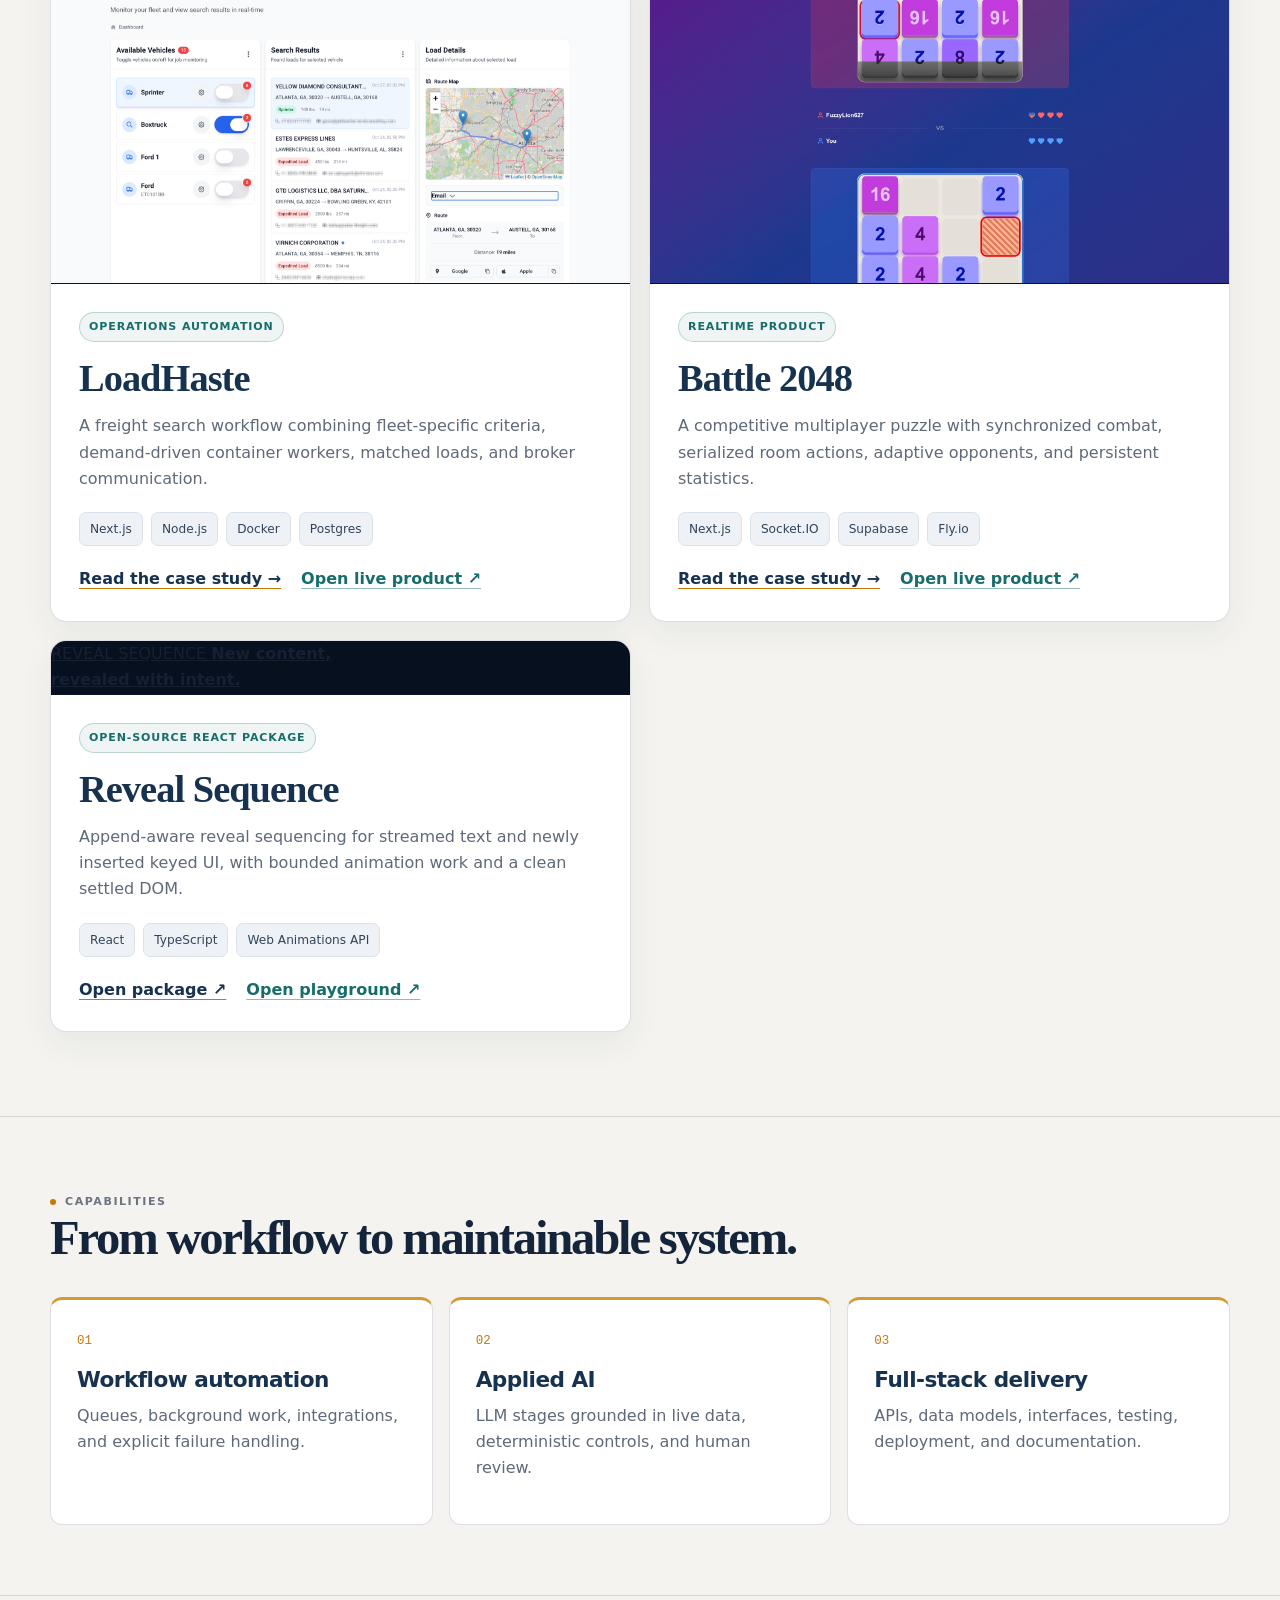
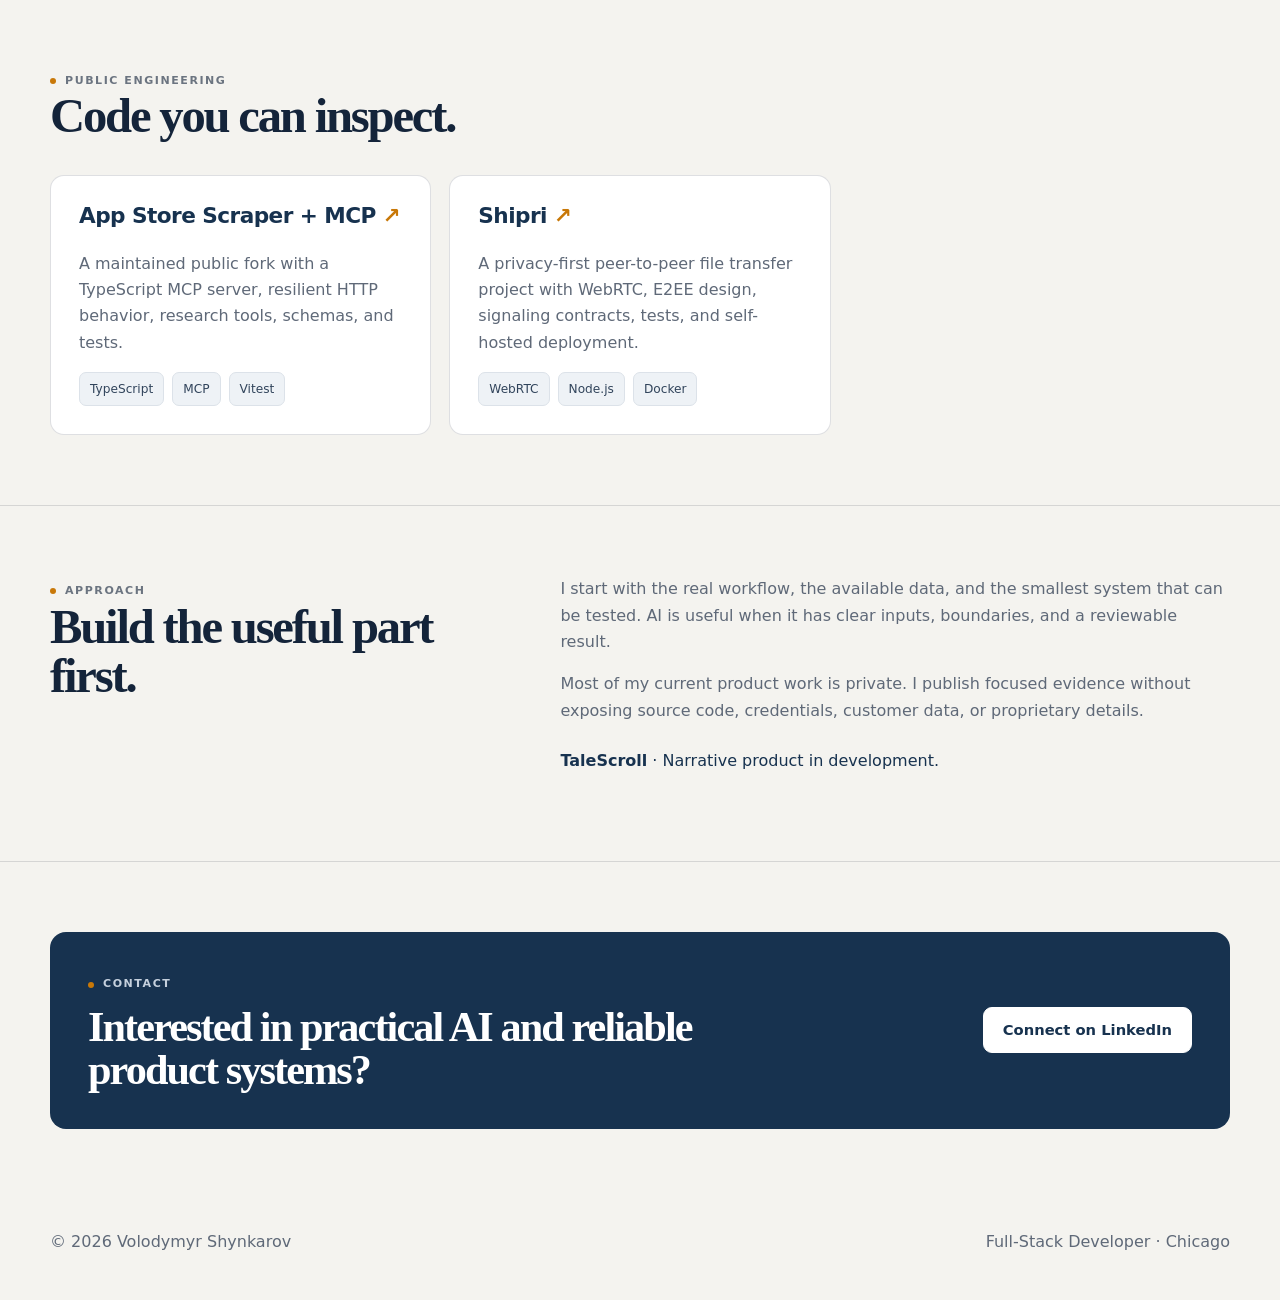
==== commit 94e59745: "feat: feature Reveal Sequence in portfolio" ====
--- a/index.html
+++ b/index.html
@@ -111,6 +111,24 @@
               </div>
             </div>
           </article>
+
+          <article class="project-card project-card--package">
+            <a class="project-card-image package-preview" href="https://voldemlive.github.io/reveal-sequence/" target="_blank" rel="noopener noreferrer" aria-label="Open Reveal Sequence playground">
+              <span class="package-preview-label">REVEAL SEQUENCE</span>
+              <strong>New content,<br>revealed with intent.</strong>
+              <span class="package-preview-tail" aria-hidden="true"><i></i><i></i><i></i><i></i><i></i></span>
+            </a>
+            <div class="project-card-copy">
+              <span class="status">Open-source React package</span>
+              <h3>Reveal Sequence</h3>
+              <p>Append-aware reveal sequencing for streamed text and newly inserted keyed UI, with bounded animation work and a clean settled DOM.</p>
+              <div class="tags"><span class="tag">React</span><span class="tag">TypeScript</span><span class="tag">Web Animations API</span></div>
+              <div class="project-links">
+                <a class="text-link" href="https://www.npmjs.com/package/reveal-sequence" target="_blank" rel="noopener noreferrer">Open package ↗</a>
+                <a class="text-link external-link" href="https://voldemlive.github.io/reveal-sequence/" target="_blank" rel="noopener noreferrer">Open playground ↗</a>
+              </div>
+            </div>
+          </article>
         </div>
       </div>
     </section>
@@ -150,15 +168,6 @@
             <p>A privacy-first peer-to-peer file transfer project with WebRTC, E2EE design, signaling contracts, tests, and self-hosted deployment.</p>
             <div class="tags"><span class="tag">WebRTC</span><span class="tag">Node.js</span><span class="tag">Docker</span></div>
           </article>
-          <article class="public-card">
-            <h3><a href="https://github.com/VoldemLive/reveal-sequence">Reveal Sequence <span class="arrow">↗</span></a></h3>
-            <p>Append-aware React reveal sequencing for streamed text and newly inserted keyed UI.</p>
-            <div class="tags"><span class="tag">React</span><span class="tag">TypeScript</span><span class="tag">Web Animations API</span></div>
-            <div class="project-links">
-              <a class="text-link external-link" href="https://www.npmjs.com/package/reveal-sequence" target="_blank" rel="noopener noreferrer">npm ↗</a>
-              <a class="text-link external-link" href="https://voldemlive.github.io/reveal-sequence/" target="_blank" rel="noopener noreferrer">Open playground ↗</a>
-            </div>
-          </article>
         </div>
       </div>
     </section>
--- a/styles.css
+++ b/styles.css
@@ -189,7 +189,7 @@
 .cap-index { color: var(--accent); font-family: ui-monospace, SFMono-Regular, Menlo, monospace; font-size: .78rem; }
 .cap h3 { margin: 16px 0 10px; }
 .cap p, .public-card p, .prose { color: var(--muted); }
-.public-work { display: grid; grid-template-columns: 1fr 1fr; gap: 18px; }
+.public-work { display: grid; grid-template-columns: repeat(3, 1fr); gap: 18px; }
 .public-card { padding: 28px; border: 1px solid var(--line); border-radius: 14px; background: var(--surface); }
 .public-card a { text-decoration: none; }
 .tags, .stack-list { display: flex; flex-wrap: wrap; gap: 8px; }
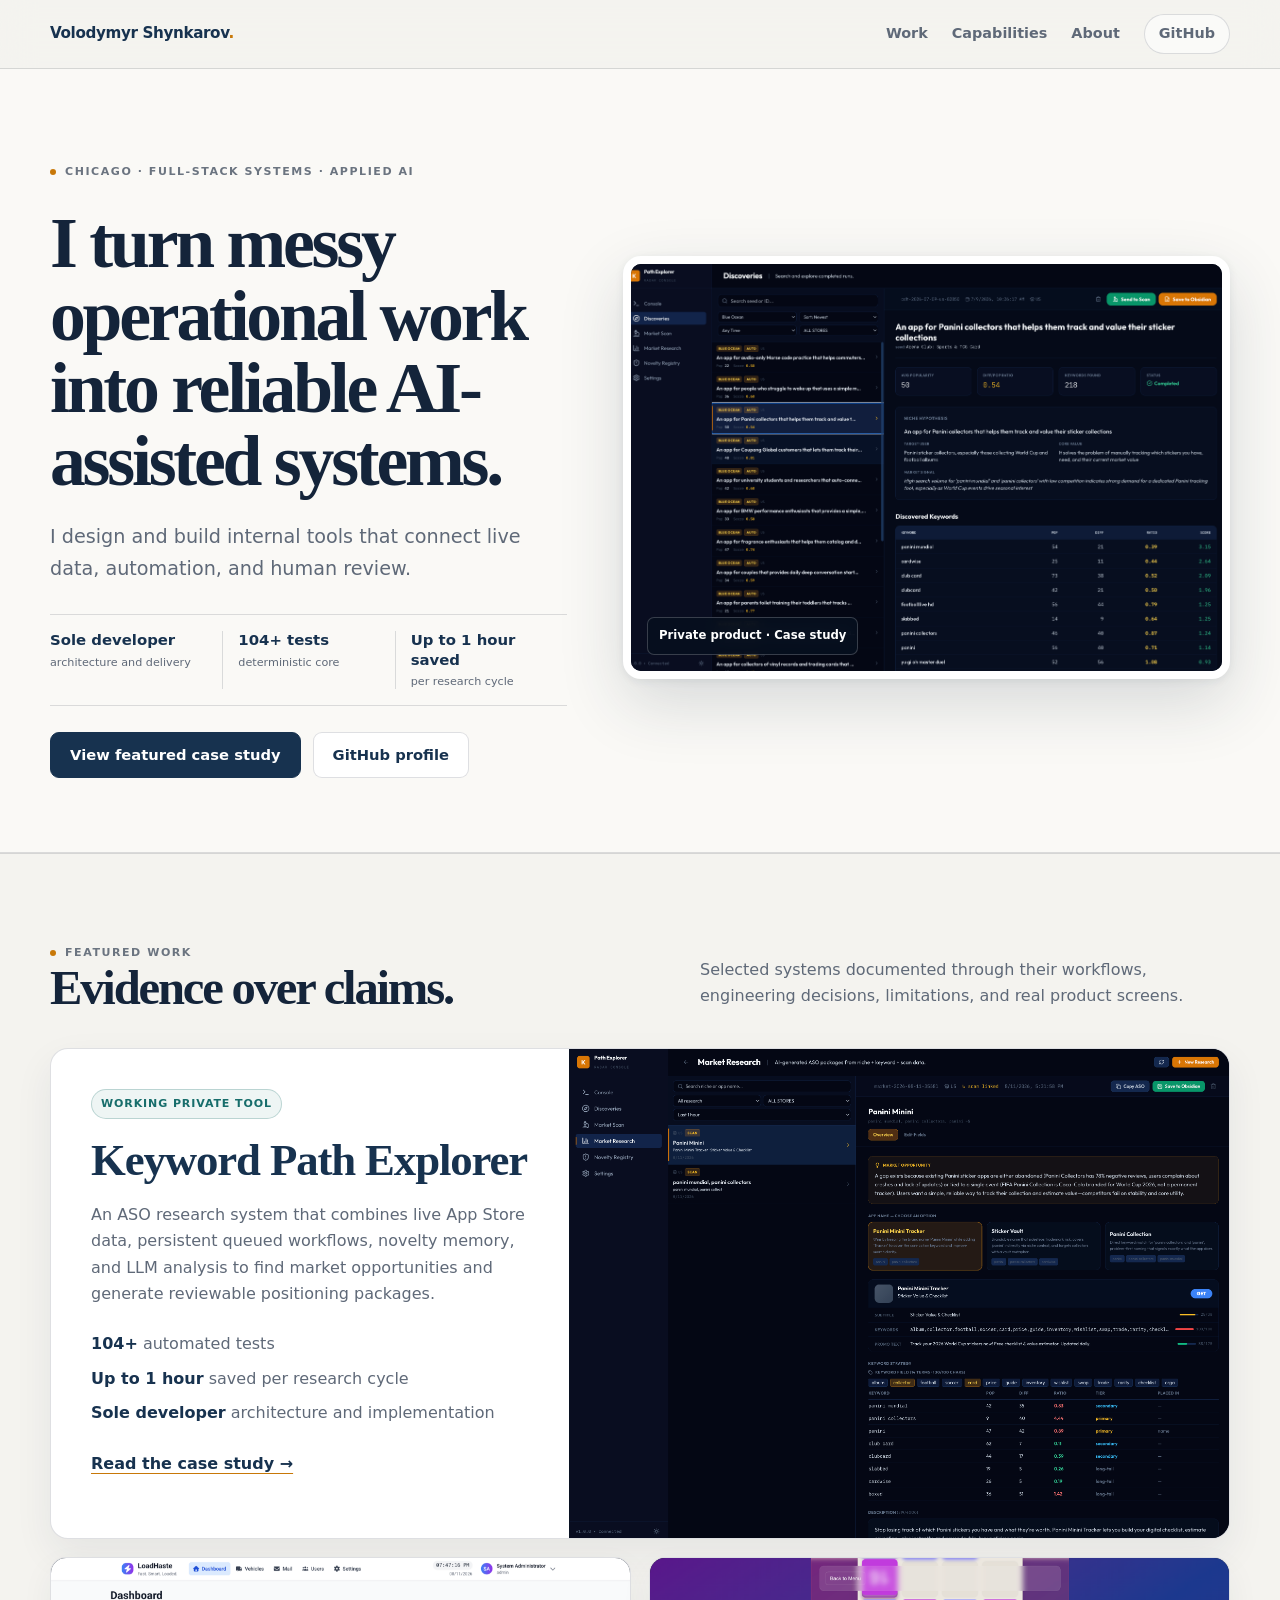
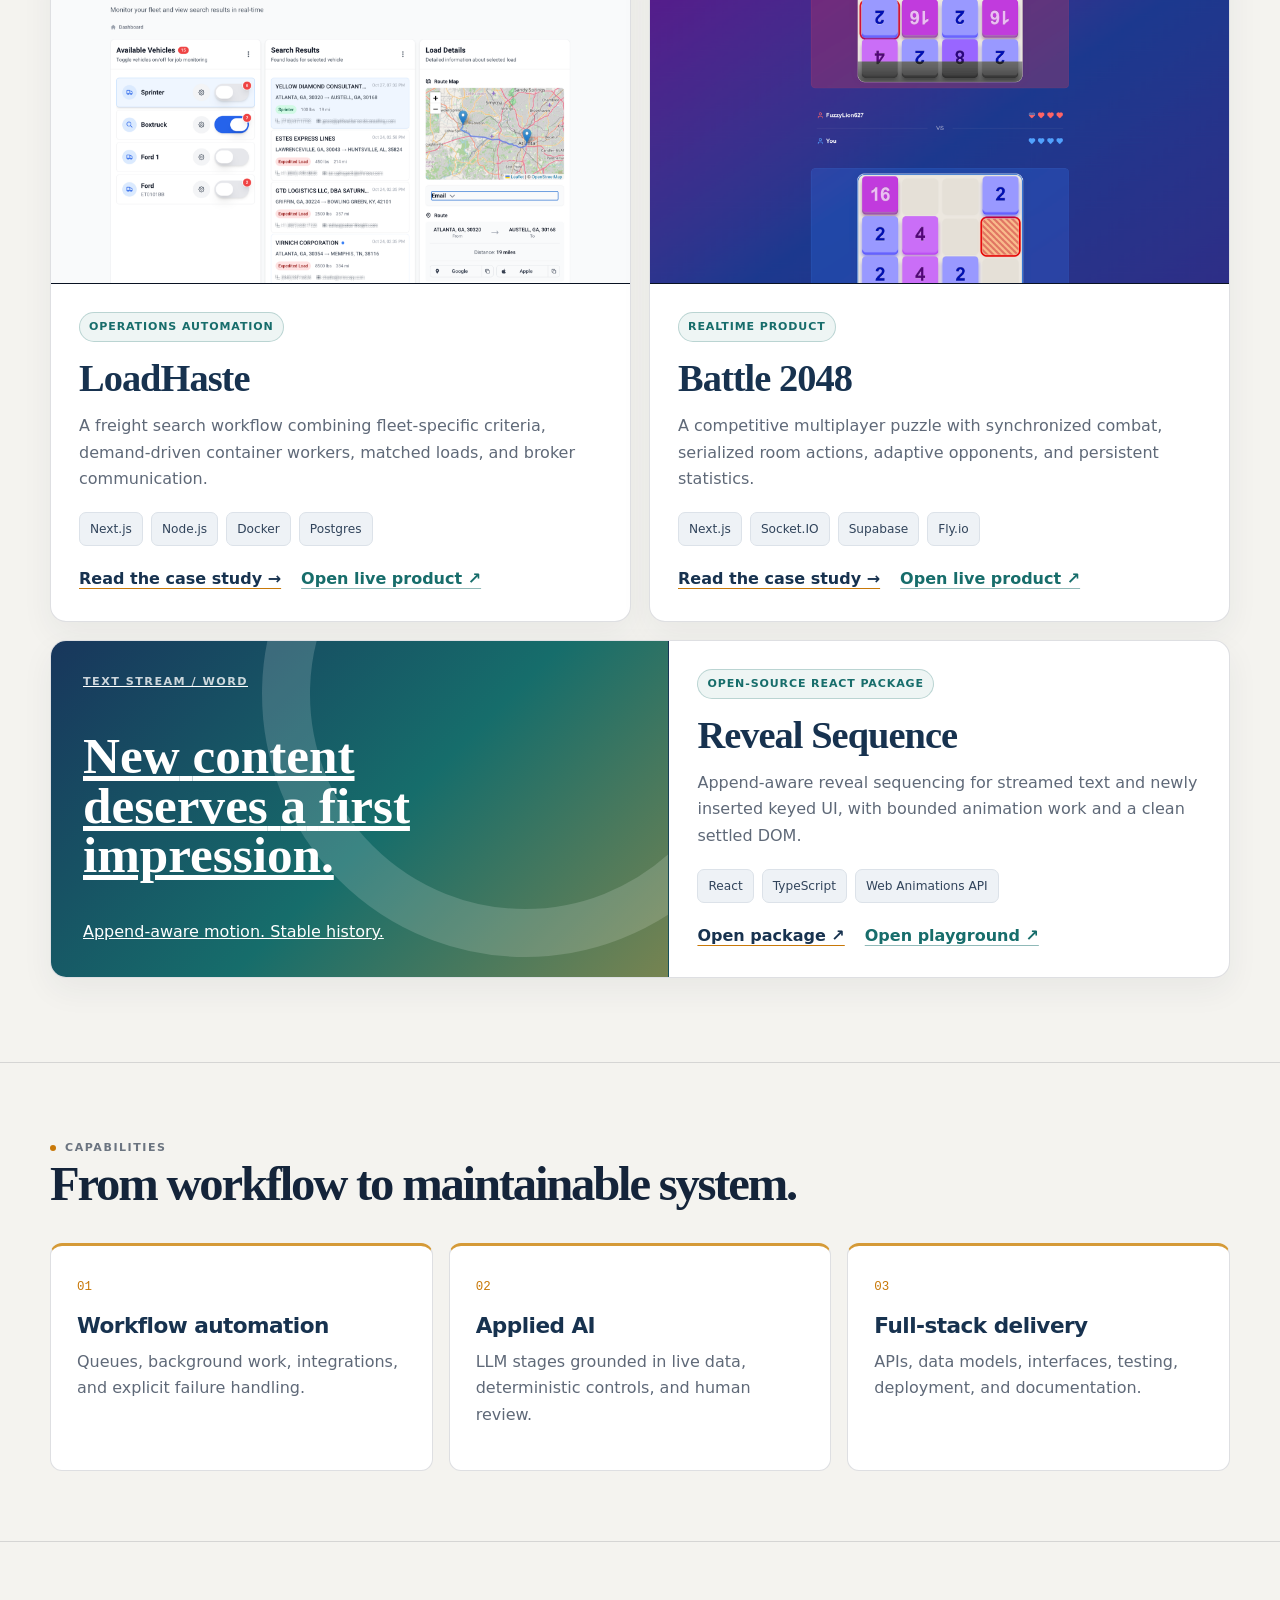
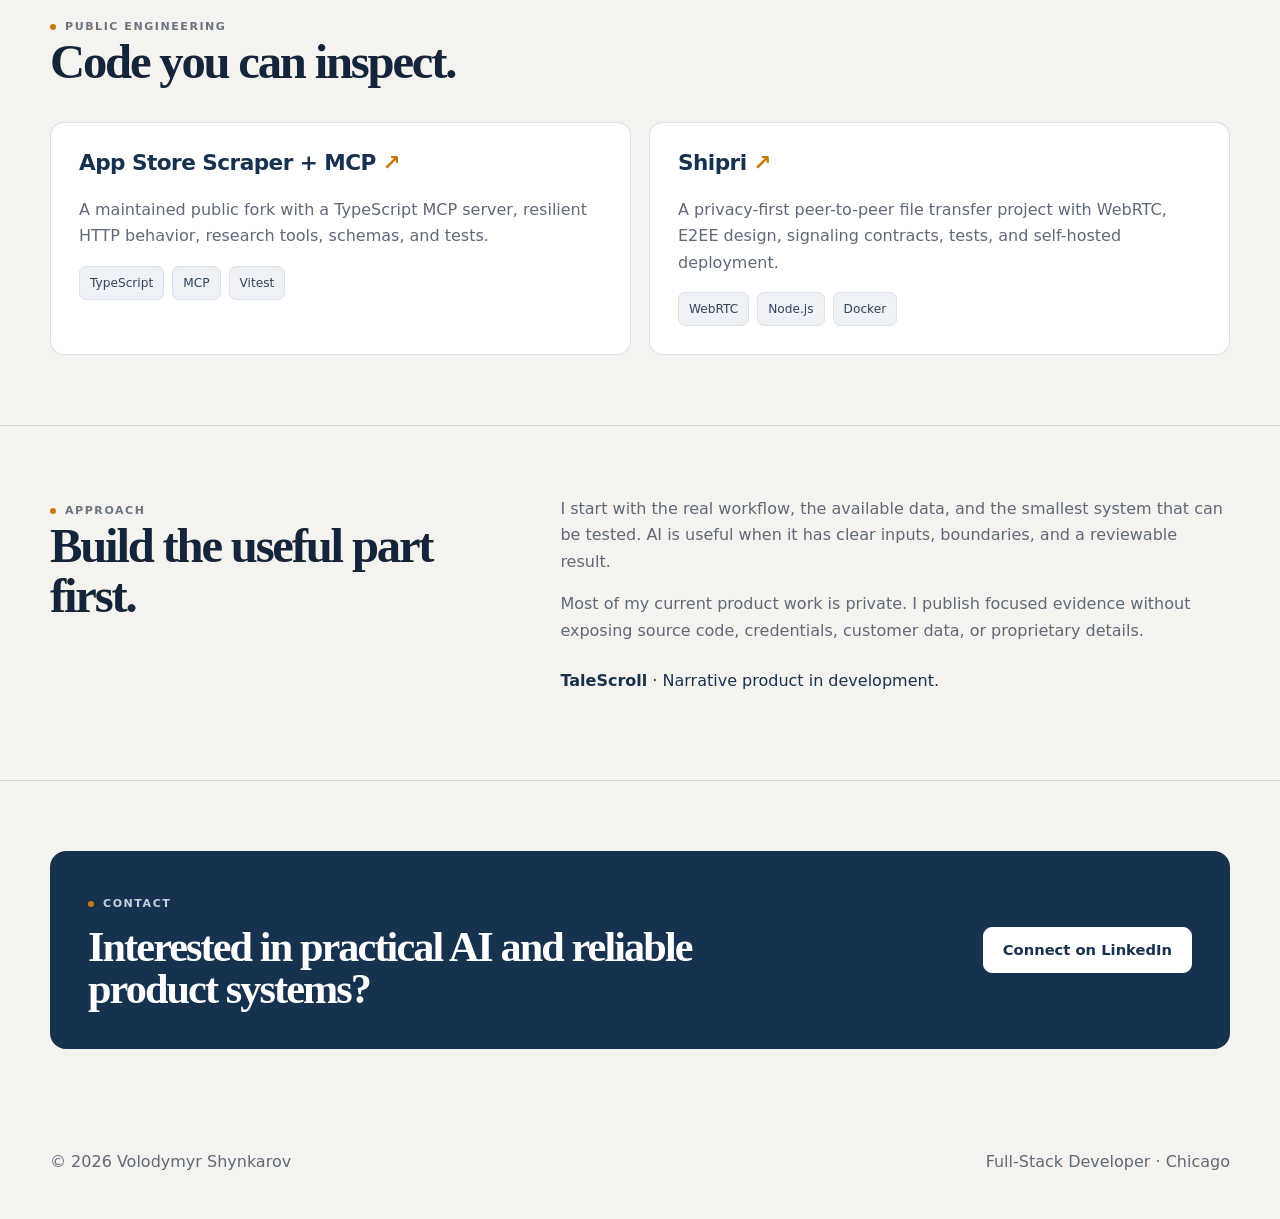
==== commit 9730c607: "feat: animate Reveal Sequence portfolio preview" ====
--- a/index.html
+++ b/index.html
@@ -114,9 +114,13 @@
 
           <article class="project-card project-card--package">
             <a class="project-card-image package-preview" href="https://voldemlive.github.io/reveal-sequence/" target="_blank" rel="noopener noreferrer" aria-label="Open Reveal Sequence playground">
-              <span class="package-preview-label">REVEAL SEQUENCE</span>
-              <strong>New content,<br>revealed with intent.</strong>
-              <span class="package-preview-tail" aria-hidden="true"><i></i><i></i><i></i><i></i><i></i></span>
+              <span class="package-preview-label">TEXT STREAM / WORD</span>
+              <strong class="package-preview-copy" aria-label="New content deserves a first impression.">
+                <span style="--delay: 0ms">New</span> <span style="--delay: 70ms">content</span><br>
+                <span style="--delay: 140ms">deserves</span> <span style="--delay: 210ms">a</span> <span style="--delay: 280ms">first</span><br>
+                <span style="--delay: 350ms">impression.</span>
+              </strong>
+              <span class="package-preview-note">Append-aware motion. Stable history.</span>
             </a>
             <div class="project-card-copy">
               <span class="status">Open-source React package</span>
--- a/styles.css
+++ b/styles.css
@@ -175,6 +175,19 @@
 .project-card-copy h3 { margin: 15px 0 12px; font-family: "Iowan Old Style", "Palatino Linotype", Georgia, serif; font-size: clamp(1.8rem, 3vw, 2.45rem); font-weight: 620; }
 .project-card-copy p { color: var(--muted); }
 .project-card-copy .tags { margin: 20px 0; }
+.project-card--package { display: grid; grid-column: 1 / -1; grid-template-columns: minmax(0, 1.05fr) minmax(330px, .95fr); }
+.project-card--package .project-card-image { min-height: 290px; border-right: 1px solid var(--line); border-bottom: 0; }
+.package-preview { position: relative; isolation: isolate; display: flex; flex-direction: column; justify-content: space-between; padding: 32px; overflow: hidden; background: linear-gradient(135deg, #18365c 0%, #166d6b 54%, #d59a37 145%); color: white; }
+.package-preview::before { position: absolute; z-index: -1; width: 430px; height: 430px; border: 48px solid rgba(255,255,255,.16); border-radius: 50%; content: ""; right: -120px; top: -210px; }
+.package-preview-label { color: rgba(255,255,255,.78); font-size: .7rem; font-weight: 800; letter-spacing: .13em; }
+.package-preview strong { max-width: 420px; font-family: "Iowan Old Style", "Palatino Linotype", Georgia, serif; font-size: clamp(2.3rem, 4vw, 4rem); font-weight: 620; line-height: .96; }
+.package-preview-tail { display: flex; align-items: end; gap: 9px; height: 70px; }
+.package-preview-tail i { display: block; width: 44px; border-radius: 7px 7px 0 0; background: rgba(255,255,255,.3); }
+.package-preview-tail i:nth-child(1) { height: 20px; }
+.package-preview-tail i:nth-child(2) { height: 30px; }
+.package-preview-tail i:nth-child(3) { height: 42px; background: rgba(255,255,255,.54); }
+.package-preview-tail i:nth-child(4) { height: 54px; background: rgba(255,255,255,.72); }
+.package-preview-tail i:nth-child(5) { height: 66px; background: white; }
 .project-links { display: flex; flex-wrap: wrap; gap: 10px 20px; }
 .external-link { color: var(--teal); text-decoration-color: rgba(23, 109, 107, .48); }
 
@@ -189,7 +202,7 @@
 .cap-index { color: var(--accent); font-family: ui-monospace, SFMono-Regular, Menlo, monospace; font-size: .78rem; }
 .cap h3 { margin: 16px 0 10px; }
 .cap p, .public-card p, .prose { color: var(--muted); }
-.public-work { display: grid; grid-template-columns: repeat(3, 1fr); gap: 18px; }
+.public-work { display: grid; grid-template-columns: 1fr 1fr; gap: 18px; }
 .public-card { padding: 28px; border: 1px solid var(--line); border-radius: 14px; background: var(--surface); }
 .public-card a { text-decoration: none; }
 .tags, .stack-list { display: flex; flex-wrap: wrap; gap: 8px; }
@@ -321,6 +334,8 @@
 @media (prefers-reduced-motion: reduce) { html { scroll-behavior: auto; } }
 @media (max-width: 900px) {
   .hero-grid, .featured-work, .project-grid, .split-section, .case-layout { grid-template-columns: 1fr; }
+  .project-card--package { grid-template-columns: 1fr; }
+  .project-card--package .project-card-image { min-height: 250px; border-right: 0; border-bottom: 1px solid var(--line); }
   .hero-grid { gap: 42px; }
   .hero-shot { max-width: 760px; }
   .featured-image { min-height: 380px; border-left: 0; border-top: 1px solid var(--line); }
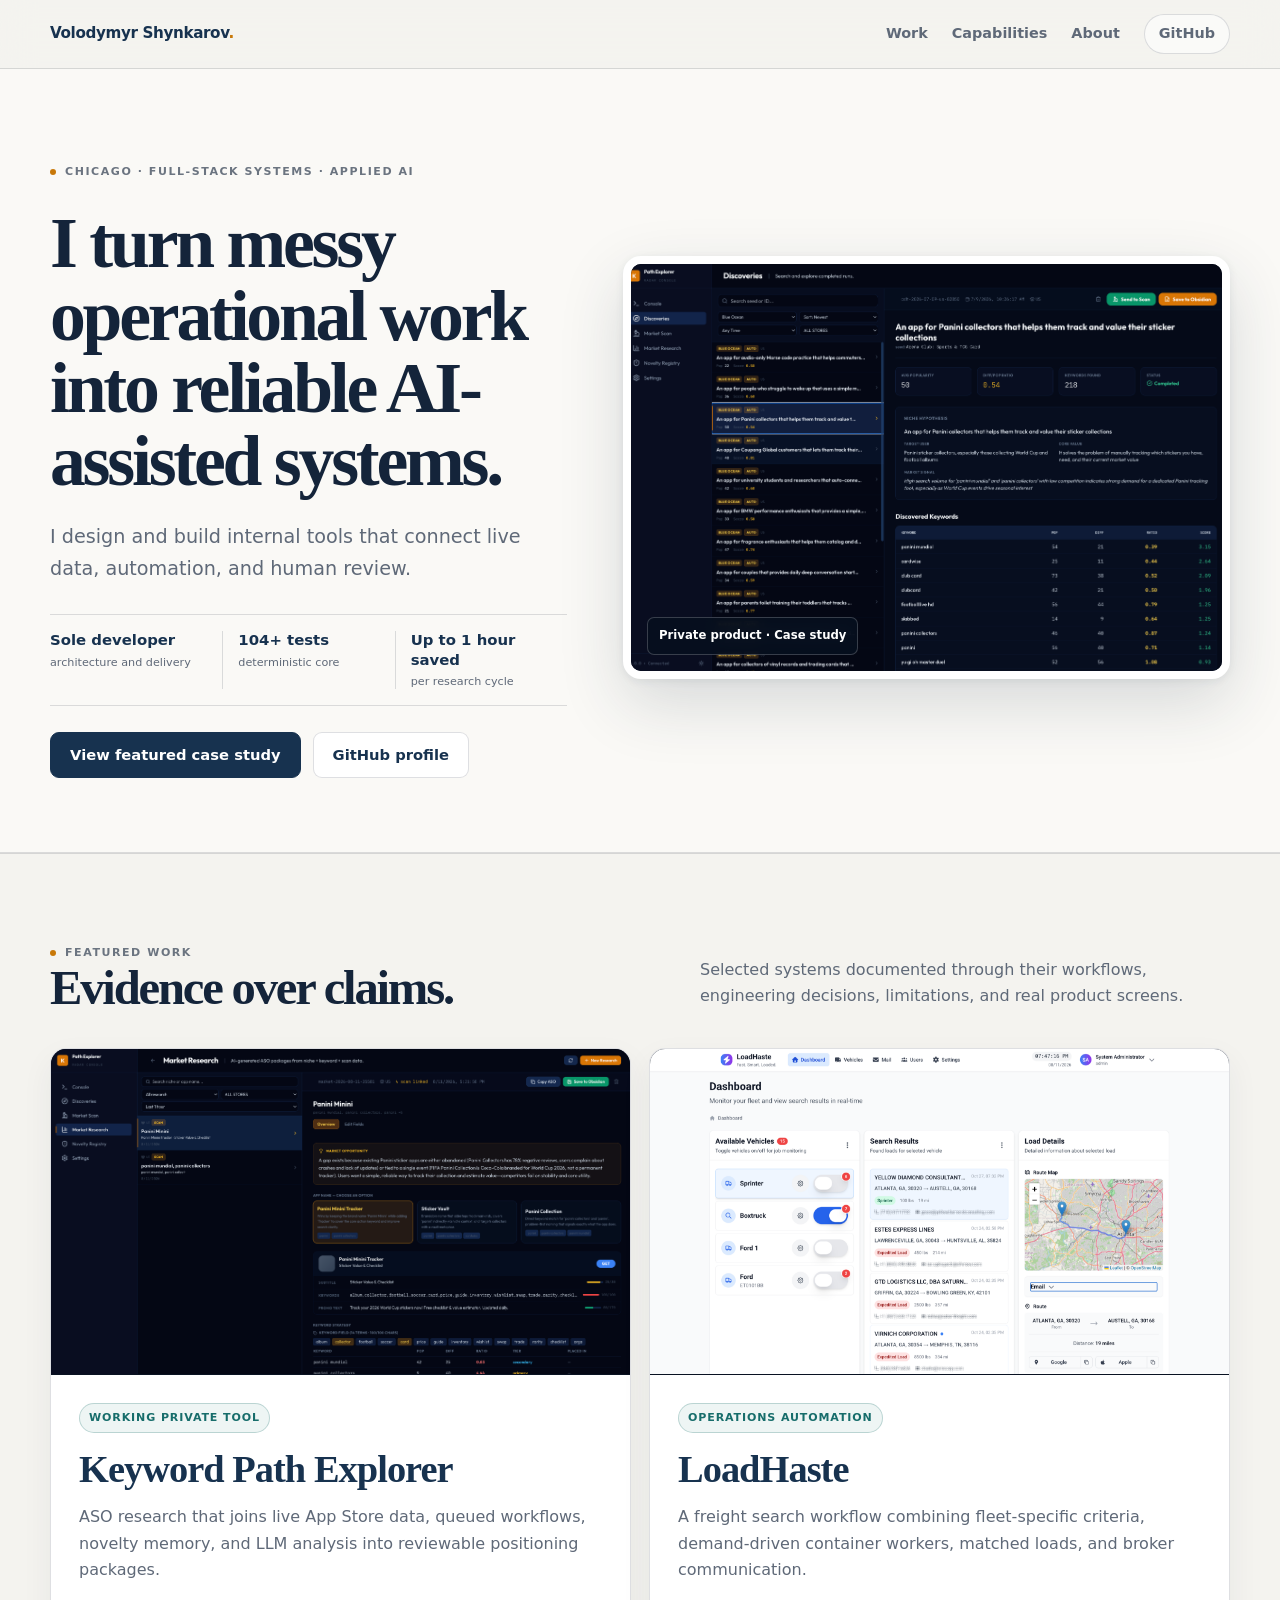
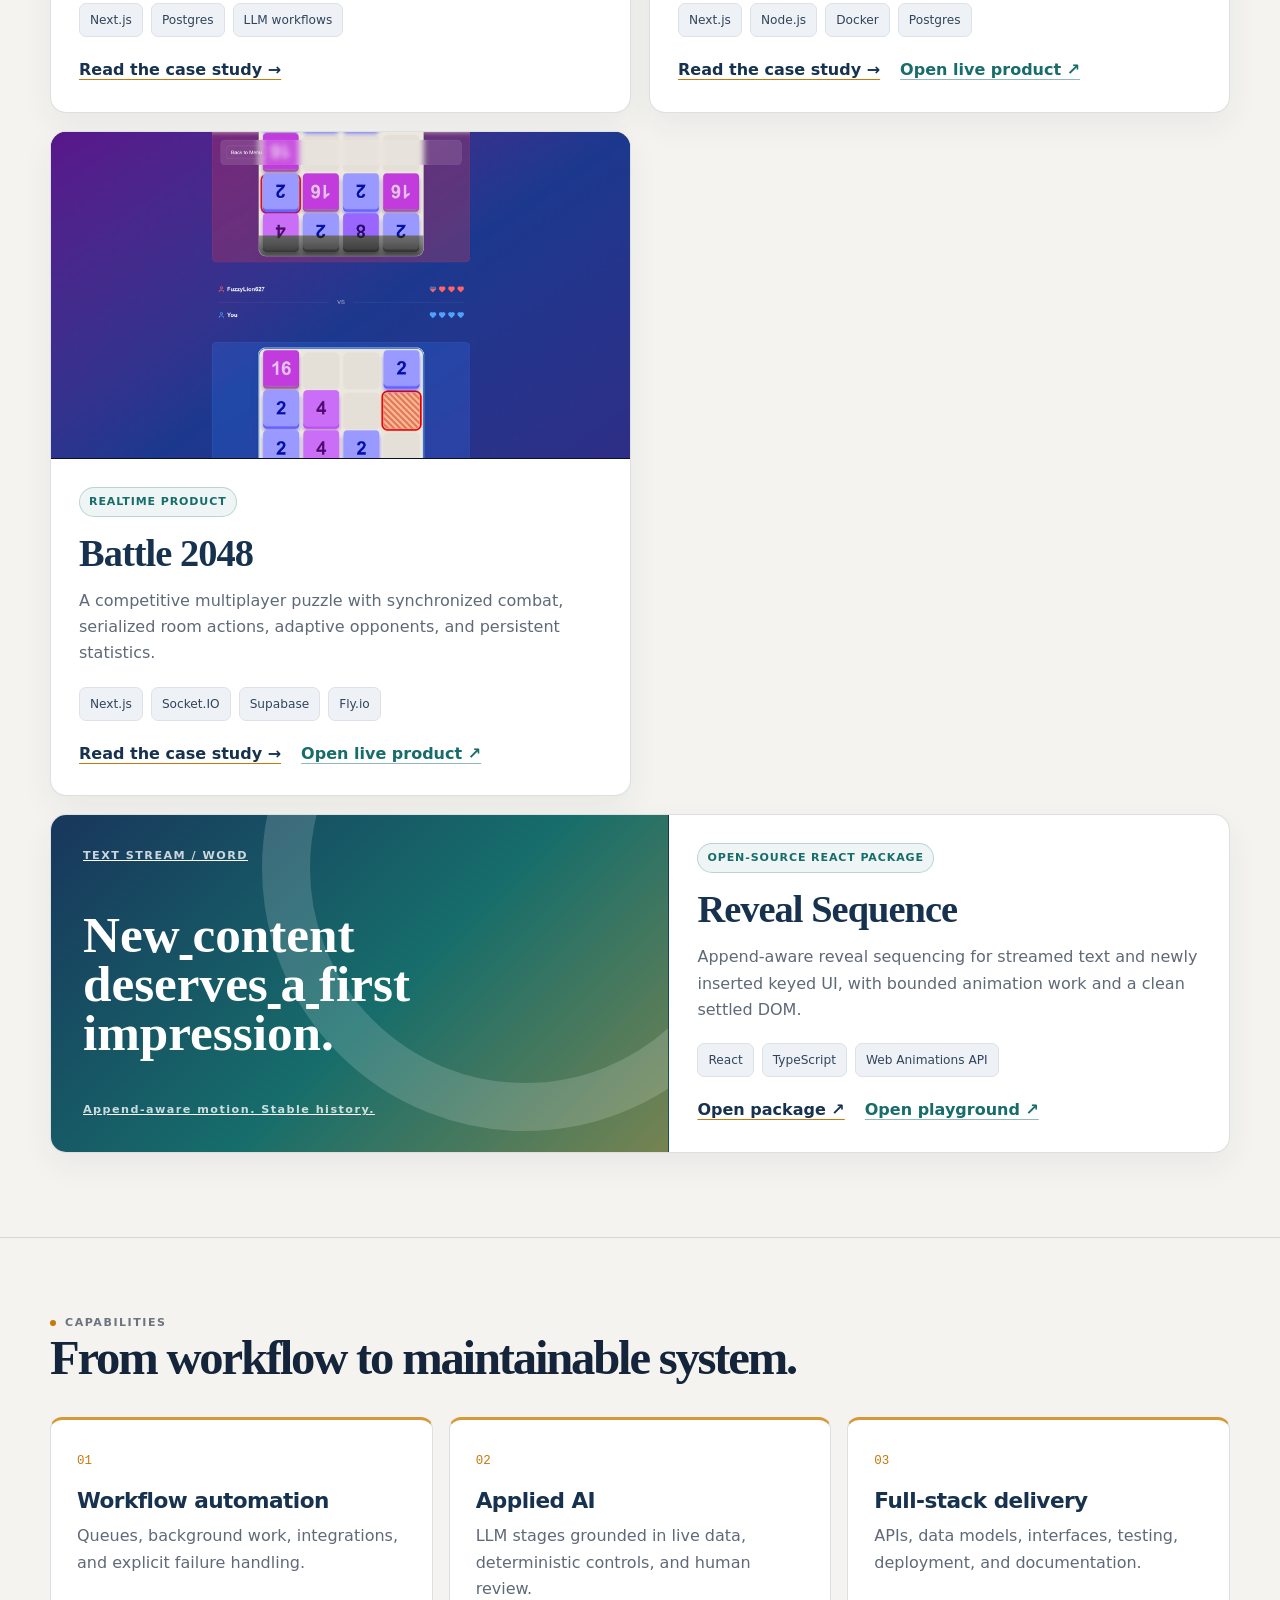
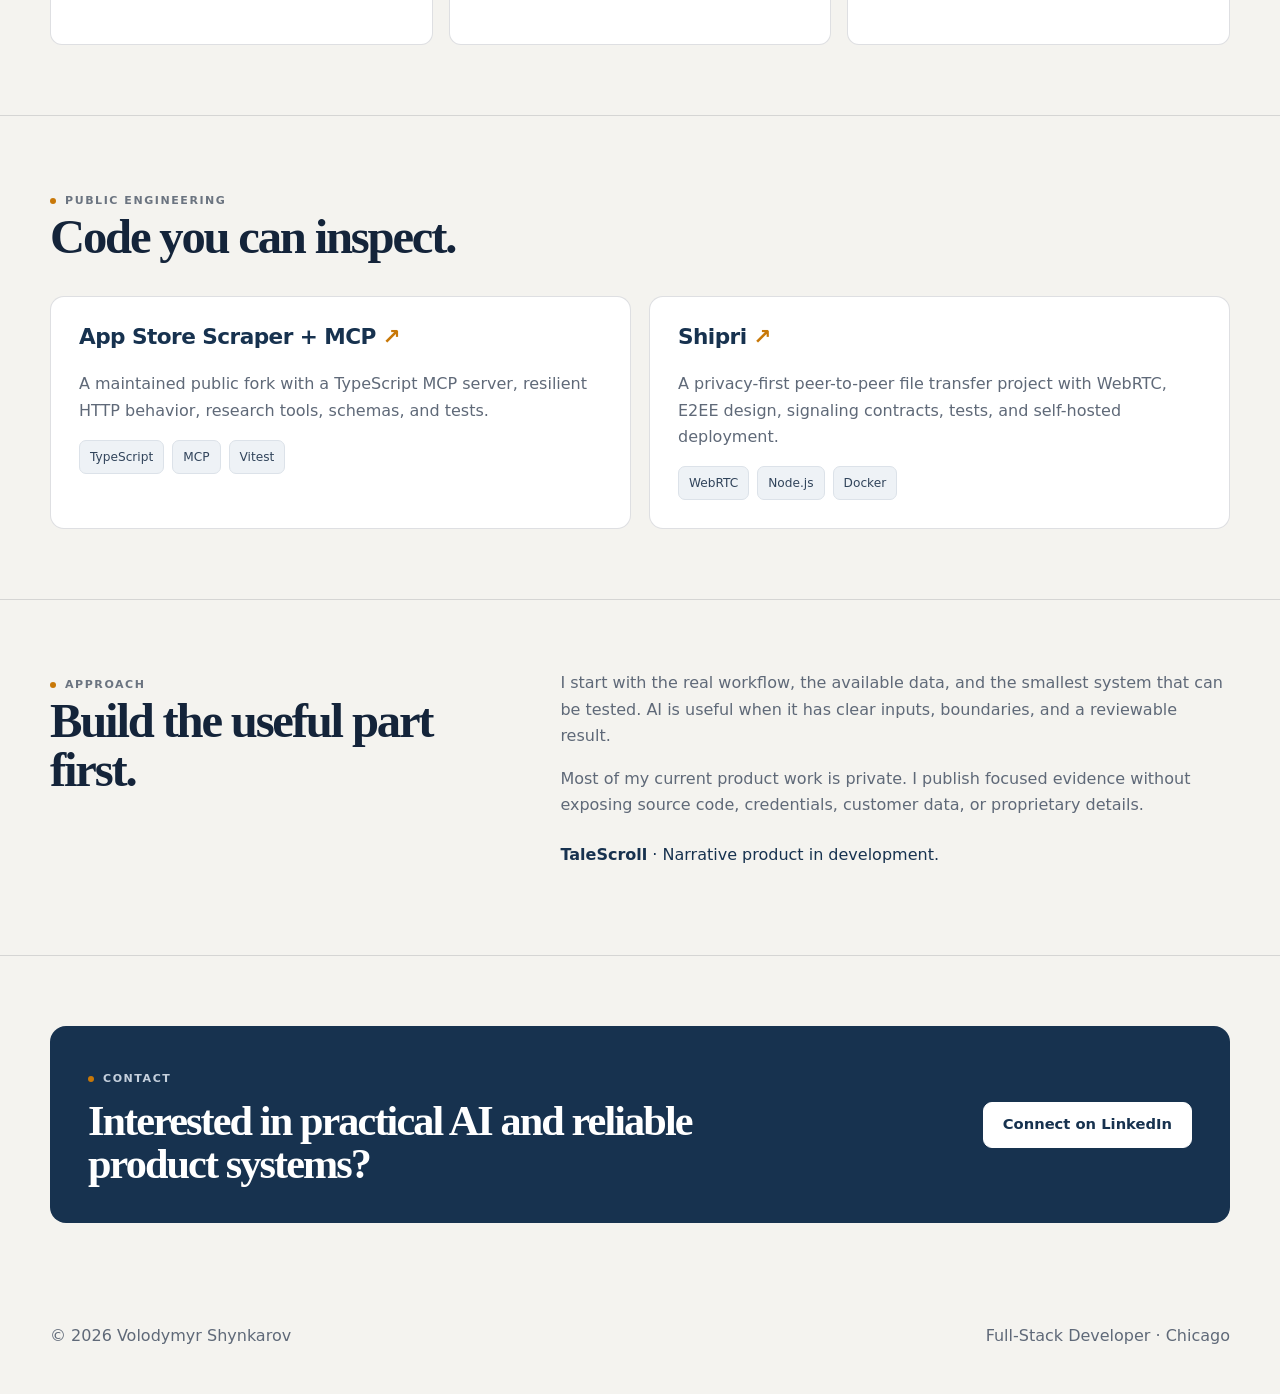
==== commit 0999f070: "design: unify featured work into four project cards" ====
--- a/index.html
+++ b/index.html
@@ -62,24 +62,21 @@
           <p>Selected systems documented through their workflows, engineering decisions, limitations, and real product screens.</p>
         </div>
 
-        <article class="featured-work">
-          <div class="featured-copy">
-            <span class="status">Working private tool</span>
-            <h3>Keyword Path Explorer</h3>
-            <p>An ASO research system that combines live App Store data, persistent queued workflows, novelty memory, and LLM analysis to find market opportunities and generate reviewable positioning packages.</p>
-            <div class="evidence-list" aria-label="Project evidence">
-              <span><strong>104+</strong> automated tests</span>
-              <span><strong>Up to 1 hour</strong> saved per research cycle</span>
-              <span><strong>Sole developer</strong> architecture and implementation</span>
-            </div>
-            <a class="text-link" href="/work/keyword-graph-explorer.html">Read the case study →</a>
-          </div>
-          <a class="featured-image" href="/work/keyword-graph-explorer.html" aria-label="Read Keyword Path Explorer case study">
-            <img loading="lazy" src="/assets/keyword-path-explorer/market-package.png" alt="Keyword Path Explorer generated ASO positioning package with name options and ranked keywords">
-          </a>
-        </article>
-
         <div class="project-grid">
+          <article class="project-card">
+            <a class="project-card-image" href="/work/keyword-graph-explorer.html" aria-label="Read Keyword Path Explorer case study">
+              <img loading="lazy" src="/assets/keyword-path-explorer/market-package.png" alt="Keyword Path Explorer generated ASO positioning package with name options and ranked keywords">
+            </a>
+            <div class="project-card-copy">
+              <span class="status">Working private tool</span>
+              <h3>Keyword Path Explorer</h3>
+              <p>ASO research that joins live App Store data, queued workflows, novelty memory, and LLM analysis into reviewable positioning packages.</p>
+              <div class="tags"><span class="tag">Next.js</span><span class="tag">Postgres</span><span class="tag">LLM workflows</span></div>
+              <div class="project-links">
+                <a class="text-link" href="/work/keyword-graph-explorer.html">Read the case study →</a>
+              </div>
+            </div>
+          </article>
           <article class="project-card">
             <a class="project-card-image" href="/work/loadhaste.html" aria-label="Read LoadHaste case study">
               <img loading="lazy" src="/assets/loadhaste/dashboard.png" alt="LoadHaste dashboard with fleet vehicles, matched freight, route details, and broker communication options">
--- a/styles.css
+++ b/styles.css
@@ -179,15 +179,10 @@
 .project-card--package .project-card-image { min-height: 290px; border-right: 1px solid var(--line); border-bottom: 0; }
 .package-preview { position: relative; isolation: isolate; display: flex; flex-direction: column; justify-content: space-between; padding: 32px; overflow: hidden; background: linear-gradient(135deg, #18365c 0%, #166d6b 54%, #d59a37 145%); color: white; }
 .package-preview::before { position: absolute; z-index: -1; width: 430px; height: 430px; border: 48px solid rgba(255,255,255,.16); border-radius: 50%; content: ""; right: -120px; top: -210px; }
-.package-preview-label { color: rgba(255,255,255,.78); font-size: .7rem; font-weight: 800; letter-spacing: .13em; }
-.package-preview strong { max-width: 420px; font-family: "Iowan Old Style", "Palatino Linotype", Georgia, serif; font-size: clamp(2.3rem, 4vw, 4rem); font-weight: 620; line-height: .96; }
-.package-preview-tail { display: flex; align-items: end; gap: 9px; height: 70px; }
-.package-preview-tail i { display: block; width: 44px; border-radius: 7px 7px 0 0; background: rgba(255,255,255,.3); }
-.package-preview-tail i:nth-child(1) { height: 20px; }
-.package-preview-tail i:nth-child(2) { height: 30px; }
-.package-preview-tail i:nth-child(3) { height: 42px; background: rgba(255,255,255,.54); }
-.package-preview-tail i:nth-child(4) { height: 54px; background: rgba(255,255,255,.72); }
-.package-preview-tail i:nth-child(5) { height: 66px; background: white; }
+.package-preview-label, .package-preview-note { color: rgba(255,255,255,.78); font-size: .7rem; font-weight: 800; letter-spacing: .13em; }
+.package-preview-copy { max-width: 430px; font-family: "Iowan Old Style", "Palatino Linotype", Georgia, serif; font-size: clamp(2.3rem, 4vw, 4rem); font-weight: 620; line-height: .96; }
+.package-preview-copy span { display: inline-block; opacity: 0; transform: translateY(.45em); animation: package-reveal 620ms cubic-bezier(.22, 1, .36, 1) var(--delay) forwards; }
+@keyframes package-reveal { to { opacity: 1; transform: translateY(0); } }
 .project-links { display: flex; flex-wrap: wrap; gap: 10px 20px; }
 .external-link { color: var(--teal); text-decoration-color: rgba(23, 109, 107, .48); }
 
@@ -331,7 +326,7 @@
 [data-lightbox] { cursor: zoom-in; }
 
 :focus-visible { outline: 2px solid var(--accent); outline-offset: 3px; }
-@media (prefers-reduced-motion: reduce) { html { scroll-behavior: auto; } }
+@media (prefers-reduced-motion: reduce) { html { scroll-behavior: auto; } .package-preview-copy span { opacity: 1; transform: none; animation: none; } }
 @media (max-width: 900px) {
   .hero-grid, .featured-work, .project-grid, .split-section, .case-layout { grid-template-columns: 1fr; }
   .project-card--package { grid-template-columns: 1fr; }
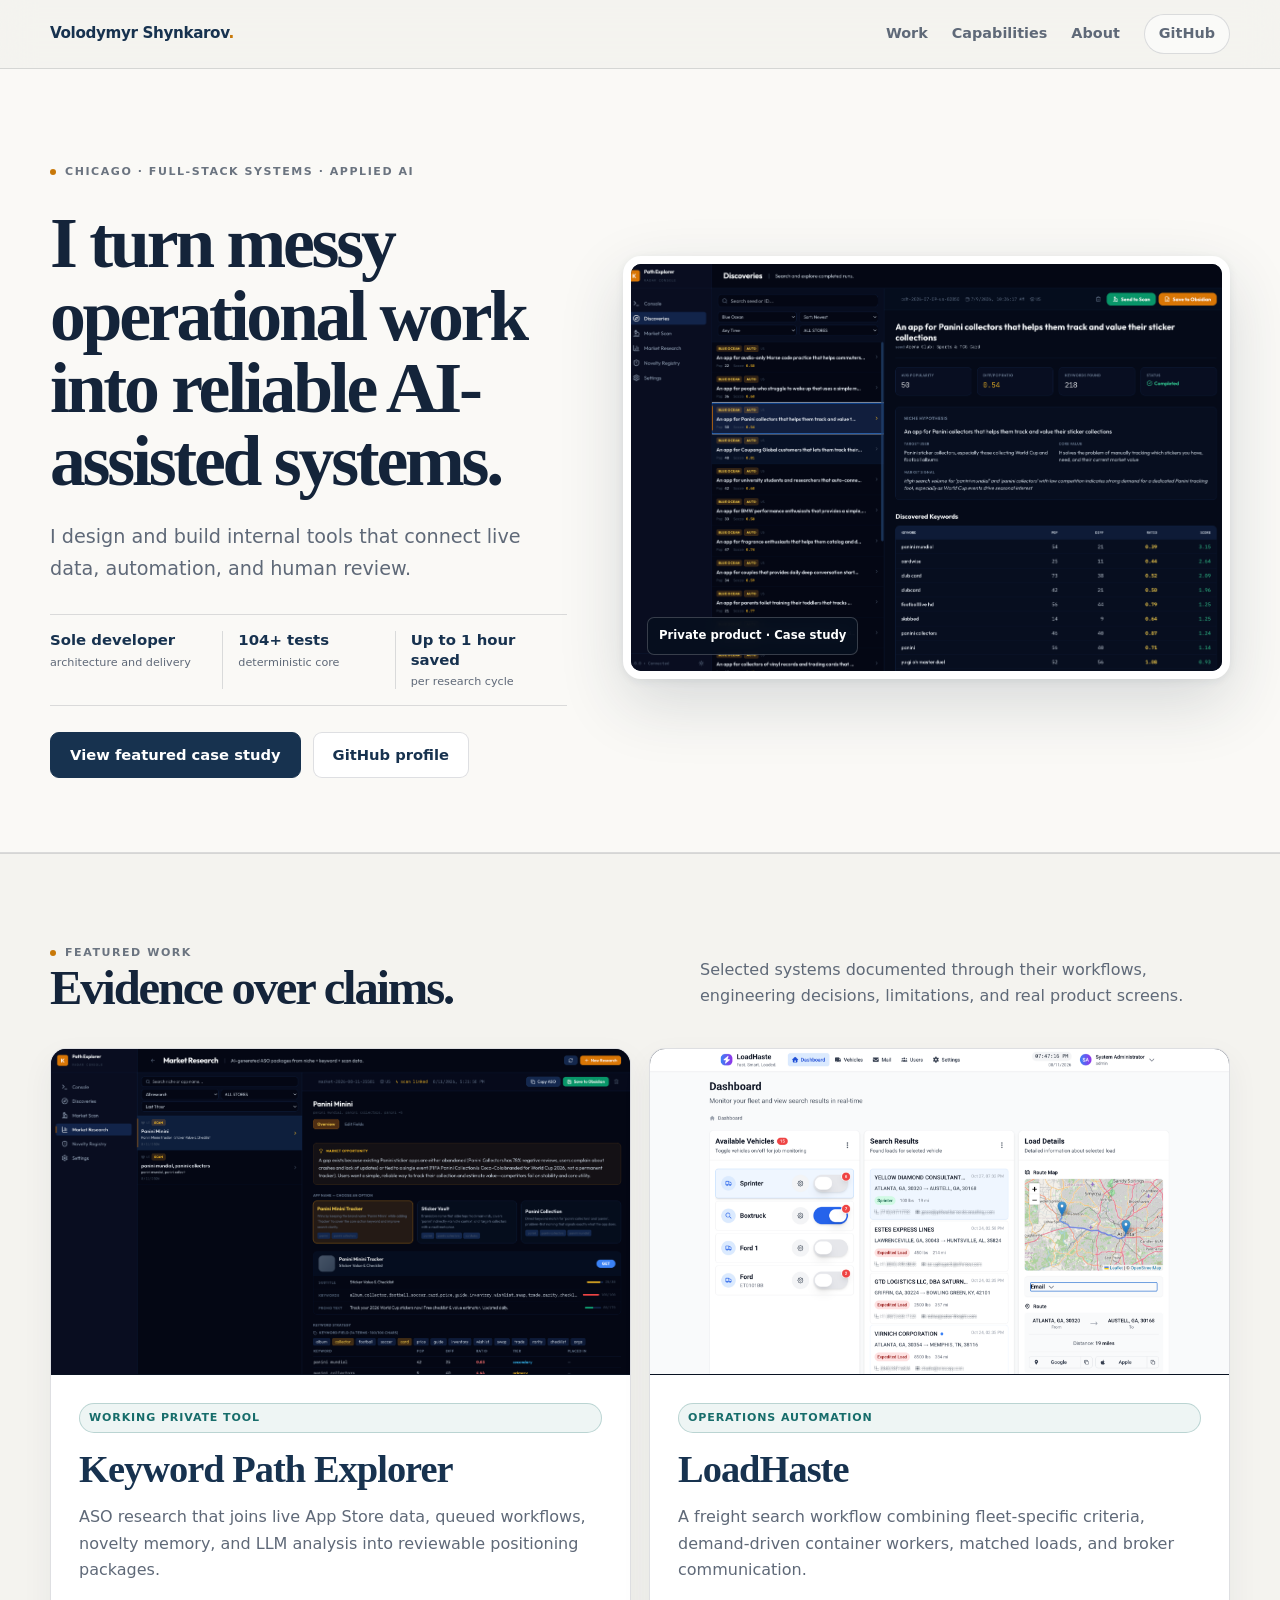
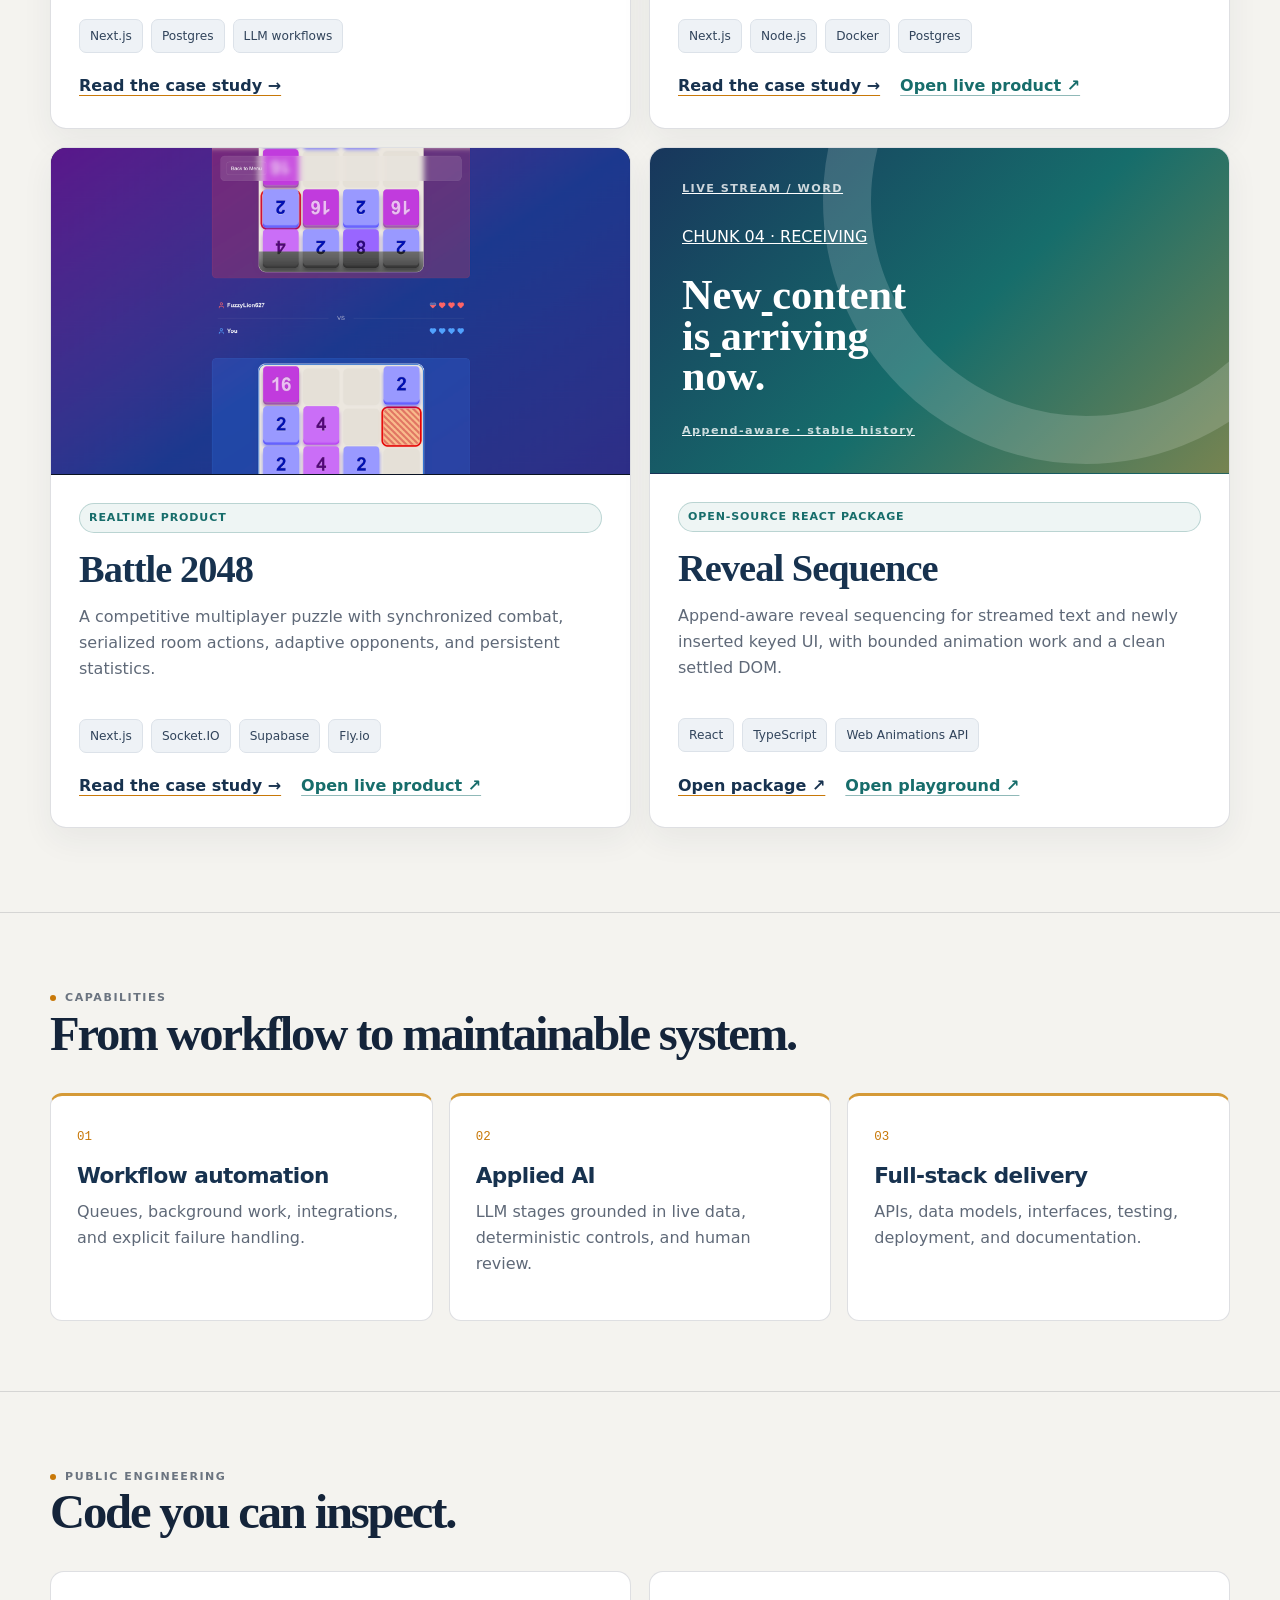
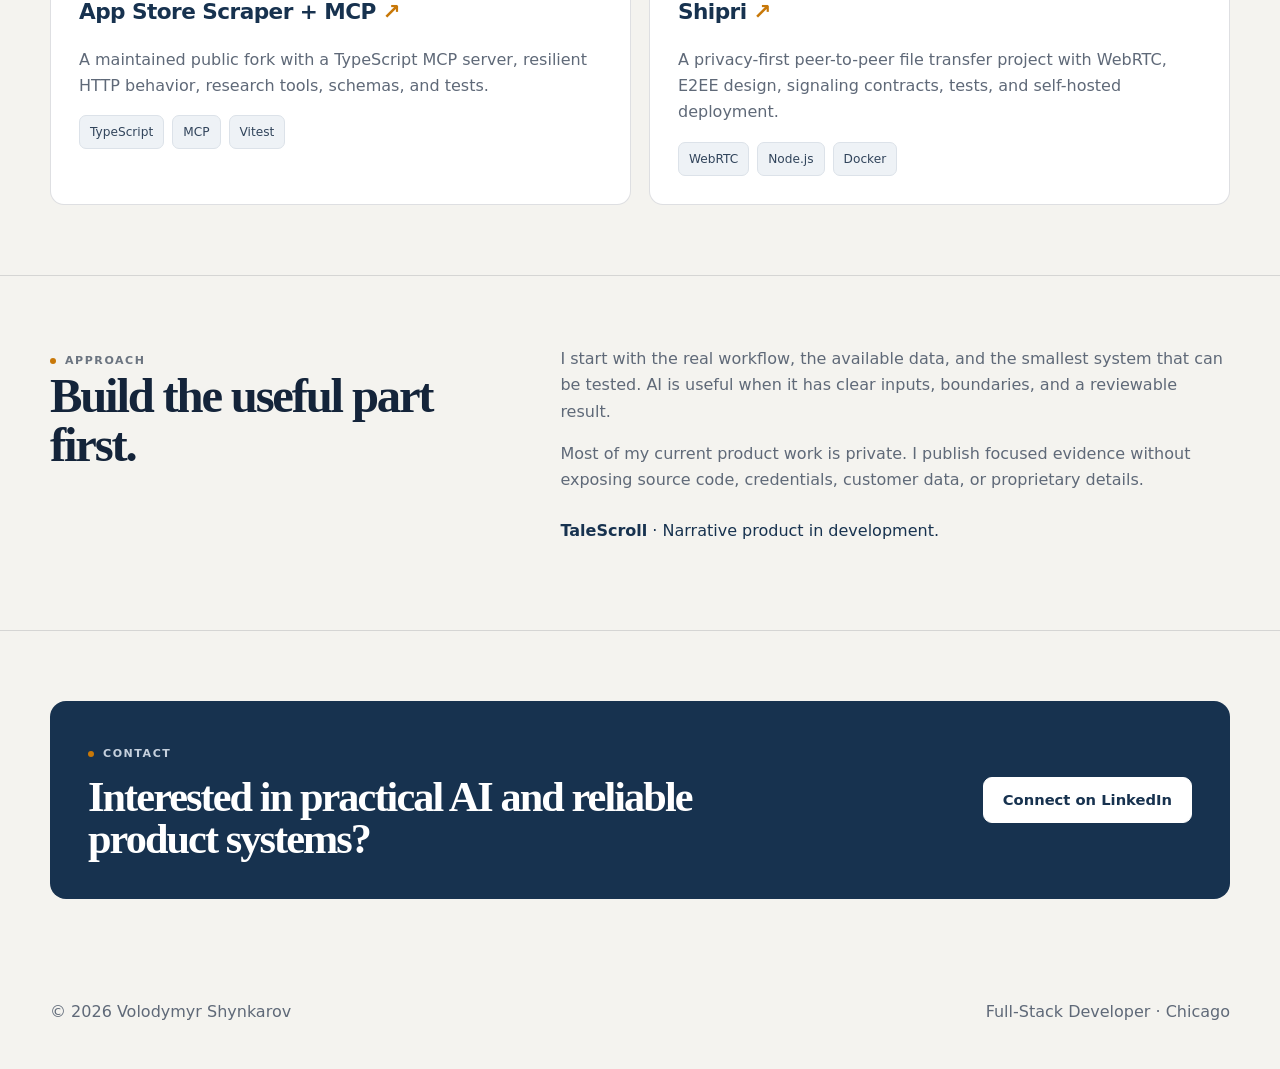
==== commit ad8171a4: "design: show live text stream moment" ====
--- a/index.html
+++ b/index.html
@@ -111,13 +111,14 @@
 
           <article class="project-card project-card--package">
             <a class="project-card-image package-preview" href="https://voldemlive.github.io/reveal-sequence/" target="_blank" rel="noopener noreferrer" aria-label="Open Reveal Sequence playground">
-              <span class="package-preview-label">TEXT STREAM / WORD</span>
-              <strong class="package-preview-copy" aria-label="New content deserves a first impression.">
-                <span style="--delay: 0ms">New</span> <span style="--delay: 70ms">content</span><br>
-                <span style="--delay: 140ms">deserves</span> <span style="--delay: 210ms">a</span> <span style="--delay: 280ms">first</span><br>
-                <span style="--delay: 350ms">impression.</span>
+              <span class="package-preview-label">LIVE STREAM / WORD</span>
+              <span class="package-preview-progress">CHUNK 04 · RECEIVING</span>
+              <strong class="package-preview-copy" aria-label="New content is arriving now.">
+                <span style="--delay: 0ms">New</span> <span style="--delay: 100ms">content</span><br>
+                <span style="--delay: 200ms">is</span> <span style="--delay: 300ms">arriving</span><br>
+                <span class="is-incoming" style="--delay: 400ms">now.</span><i class="package-preview-cursor" aria-hidden="true"></i>
               </strong>
-              <span class="package-preview-note">Append-aware motion. Stable history.</span>
+              <span class="package-preview-note">Append-aware · stable history</span>
             </a>
             <div class="project-card-copy">
               <span class="status">Open-source React package</span>
--- a/styles.css
+++ b/styles.css
@@ -166,24 +166,23 @@
 .text-link { color: var(--navy); font-weight: 800; text-decoration-color: var(--accent); text-underline-offset: 4px; }
 .featured-image { min-height: 450px; overflow: hidden; border-left: 1px solid var(--line); background: #07101f; }
 .featured-image img { width: 100%; height: 100%; object-fit: cover; object-position: 67% 17%; }
-.project-grid { display: grid; grid-template-columns: 1fr 1fr; gap: 18px; margin-top: 18px; }
-.project-card { overflow: hidden; border: 1px solid var(--line); border-radius: 16px; background: var(--surface); box-shadow: 0 12px 32px rgba(31, 47, 70, .06); }
+.project-grid { display: grid; grid-template-columns: repeat(2, minmax(0, 1fr)); gap: 18px; }
+.project-card { display: flex; flex-direction: column; overflow: hidden; border: 1px solid var(--line); border-radius: 16px; background: var(--surface); box-shadow: 0 12px 32px rgba(31, 47, 70, .06); }
 .project-card-image { display: block; overflow: hidden; border-bottom: 1px solid var(--line); background: #07101f; }
 .project-card-image img { width: 100%; aspect-ratio: 16 / 9; object-fit: cover; object-position: center top; transition: transform .35s ease; }
 .project-card-image:hover img { transform: scale(1.015); }
-.project-card-copy { padding: 28px; }
+.project-card-copy { display: flex; flex: 1; flex-direction: column; padding: 28px; }
 .project-card-copy h3 { margin: 15px 0 12px; font-family: "Iowan Old Style", "Palatino Linotype", Georgia, serif; font-size: clamp(1.8rem, 3vw, 2.45rem); font-weight: 620; }
 .project-card-copy p { color: var(--muted); }
 .project-card-copy .tags { margin: 20px 0; }
-.project-card--package { display: grid; grid-column: 1 / -1; grid-template-columns: minmax(0, 1.05fr) minmax(330px, .95fr); }
-.project-card--package .project-card-image { min-height: 290px; border-right: 1px solid var(--line); border-bottom: 0; }
+.project-card--package .project-card-image { aspect-ratio: 16 / 9; min-height: 0; }
 .package-preview { position: relative; isolation: isolate; display: flex; flex-direction: column; justify-content: space-between; padding: 32px; overflow: hidden; background: linear-gradient(135deg, #18365c 0%, #166d6b 54%, #d59a37 145%); color: white; }
 .package-preview::before { position: absolute; z-index: -1; width: 430px; height: 430px; border: 48px solid rgba(255,255,255,.16); border-radius: 50%; content: ""; right: -120px; top: -210px; }
 .package-preview-label, .package-preview-note { color: rgba(255,255,255,.78); font-size: .7rem; font-weight: 800; letter-spacing: .13em; }
-.package-preview-copy { max-width: 430px; font-family: "Iowan Old Style", "Palatino Linotype", Georgia, serif; font-size: clamp(2.3rem, 4vw, 4rem); font-weight: 620; line-height: .96; }
+.package-preview-copy { max-width: 430px; font-family: "Iowan Old Style", "Palatino Linotype", Georgia, serif; font-size: clamp(2.05rem, 3.3vw, 3.25rem); font-weight: 620; line-height: .96; }
 .package-preview-copy span { display: inline-block; opacity: 0; transform: translateY(.45em); animation: package-reveal 620ms cubic-bezier(.22, 1, .36, 1) var(--delay) forwards; }
 @keyframes package-reveal { to { opacity: 1; transform: translateY(0); } }
-.project-links { display: flex; flex-wrap: wrap; gap: 10px 20px; }
+.project-links { display: flex; flex-wrap: wrap; gap: 10px 20px; margin-top: auto; }
 .external-link { color: var(--teal); text-decoration-color: rgba(23, 109, 107, .48); }
 
 .cap-grid { display: grid; grid-template-columns: repeat(3, 1fr); gap: 16px; }
@@ -329,8 +328,6 @@
 @media (prefers-reduced-motion: reduce) { html { scroll-behavior: auto; } .package-preview-copy span { opacity: 1; transform: none; animation: none; } }
 @media (max-width: 900px) {
   .hero-grid, .featured-work, .project-grid, .split-section, .case-layout { grid-template-columns: 1fr; }
-  .project-card--package { grid-template-columns: 1fr; }
-  .project-card--package .project-card-image { min-height: 250px; border-right: 0; border-bottom: 1px solid var(--line); }
   .hero-grid { gap: 42px; }
   .hero-shot { max-width: 760px; }
   .featured-image { min-height: 380px; border-left: 0; border-top: 1px solid var(--line); }
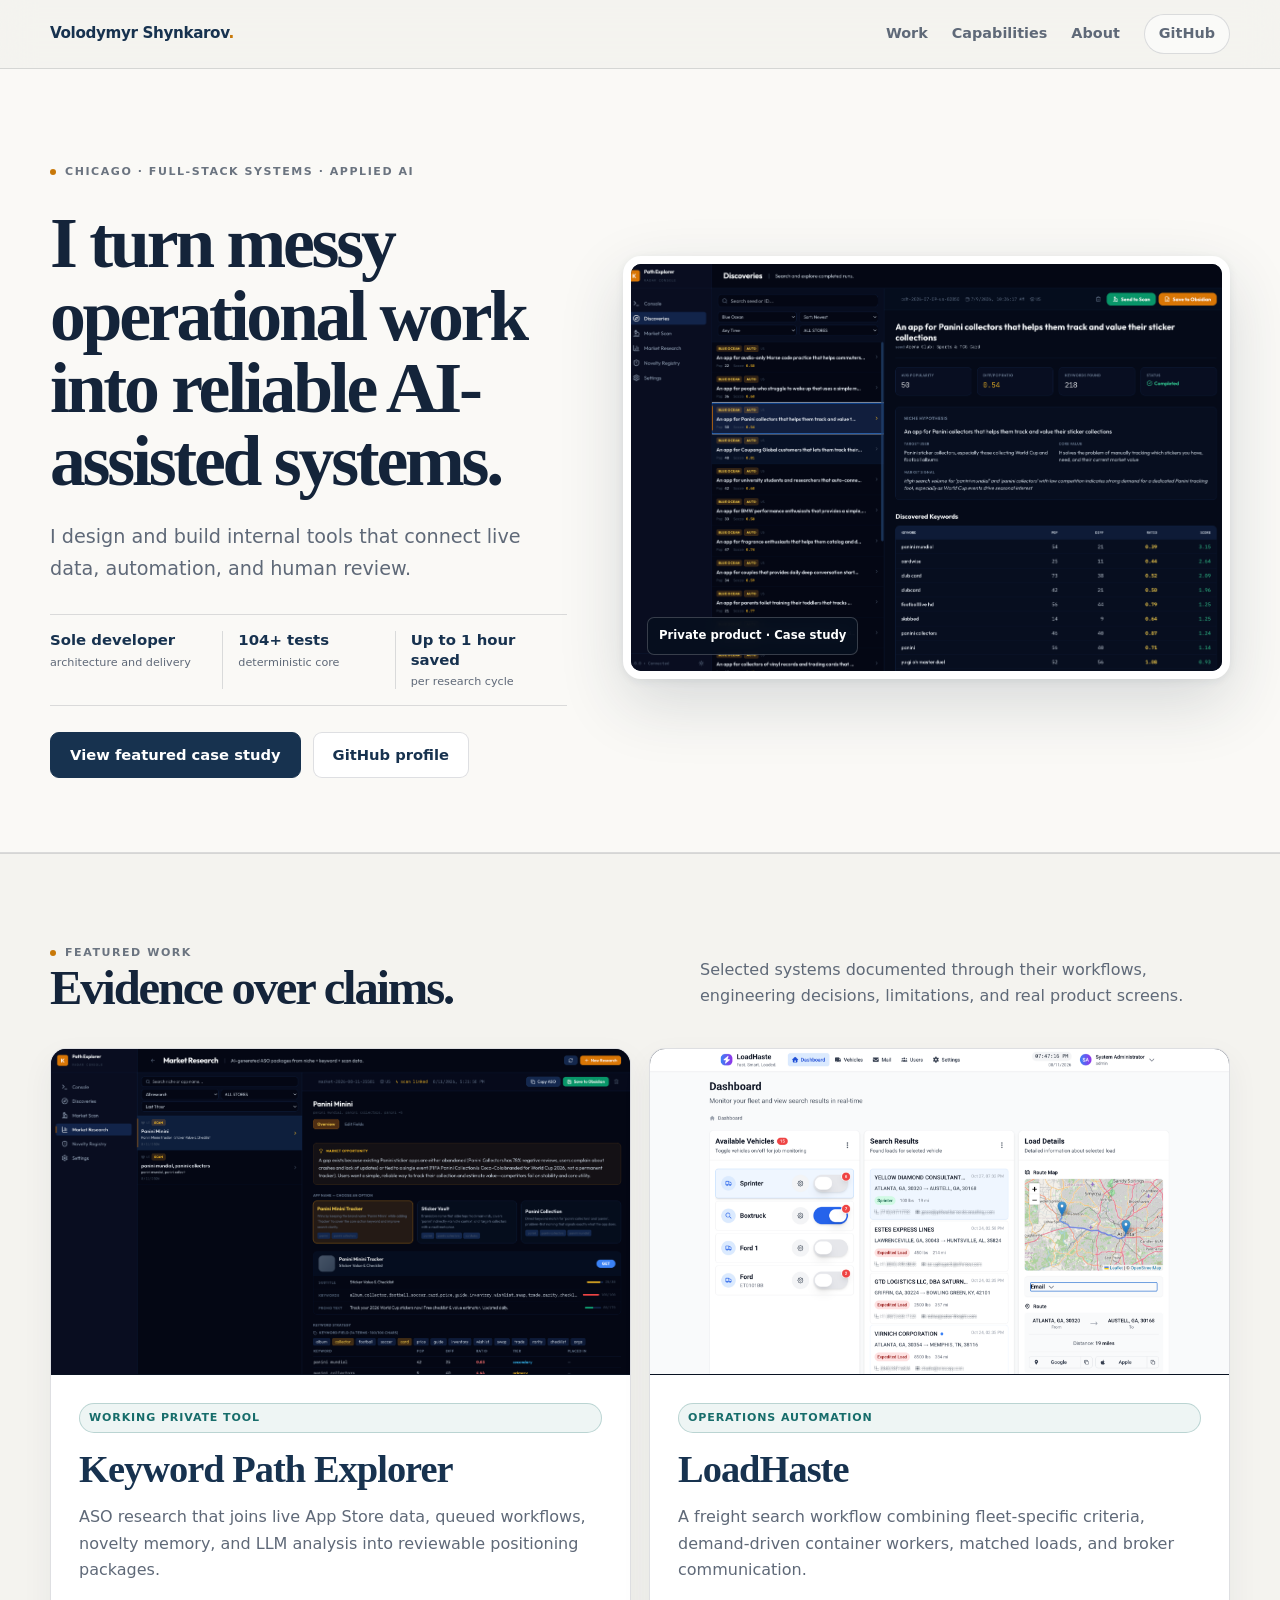
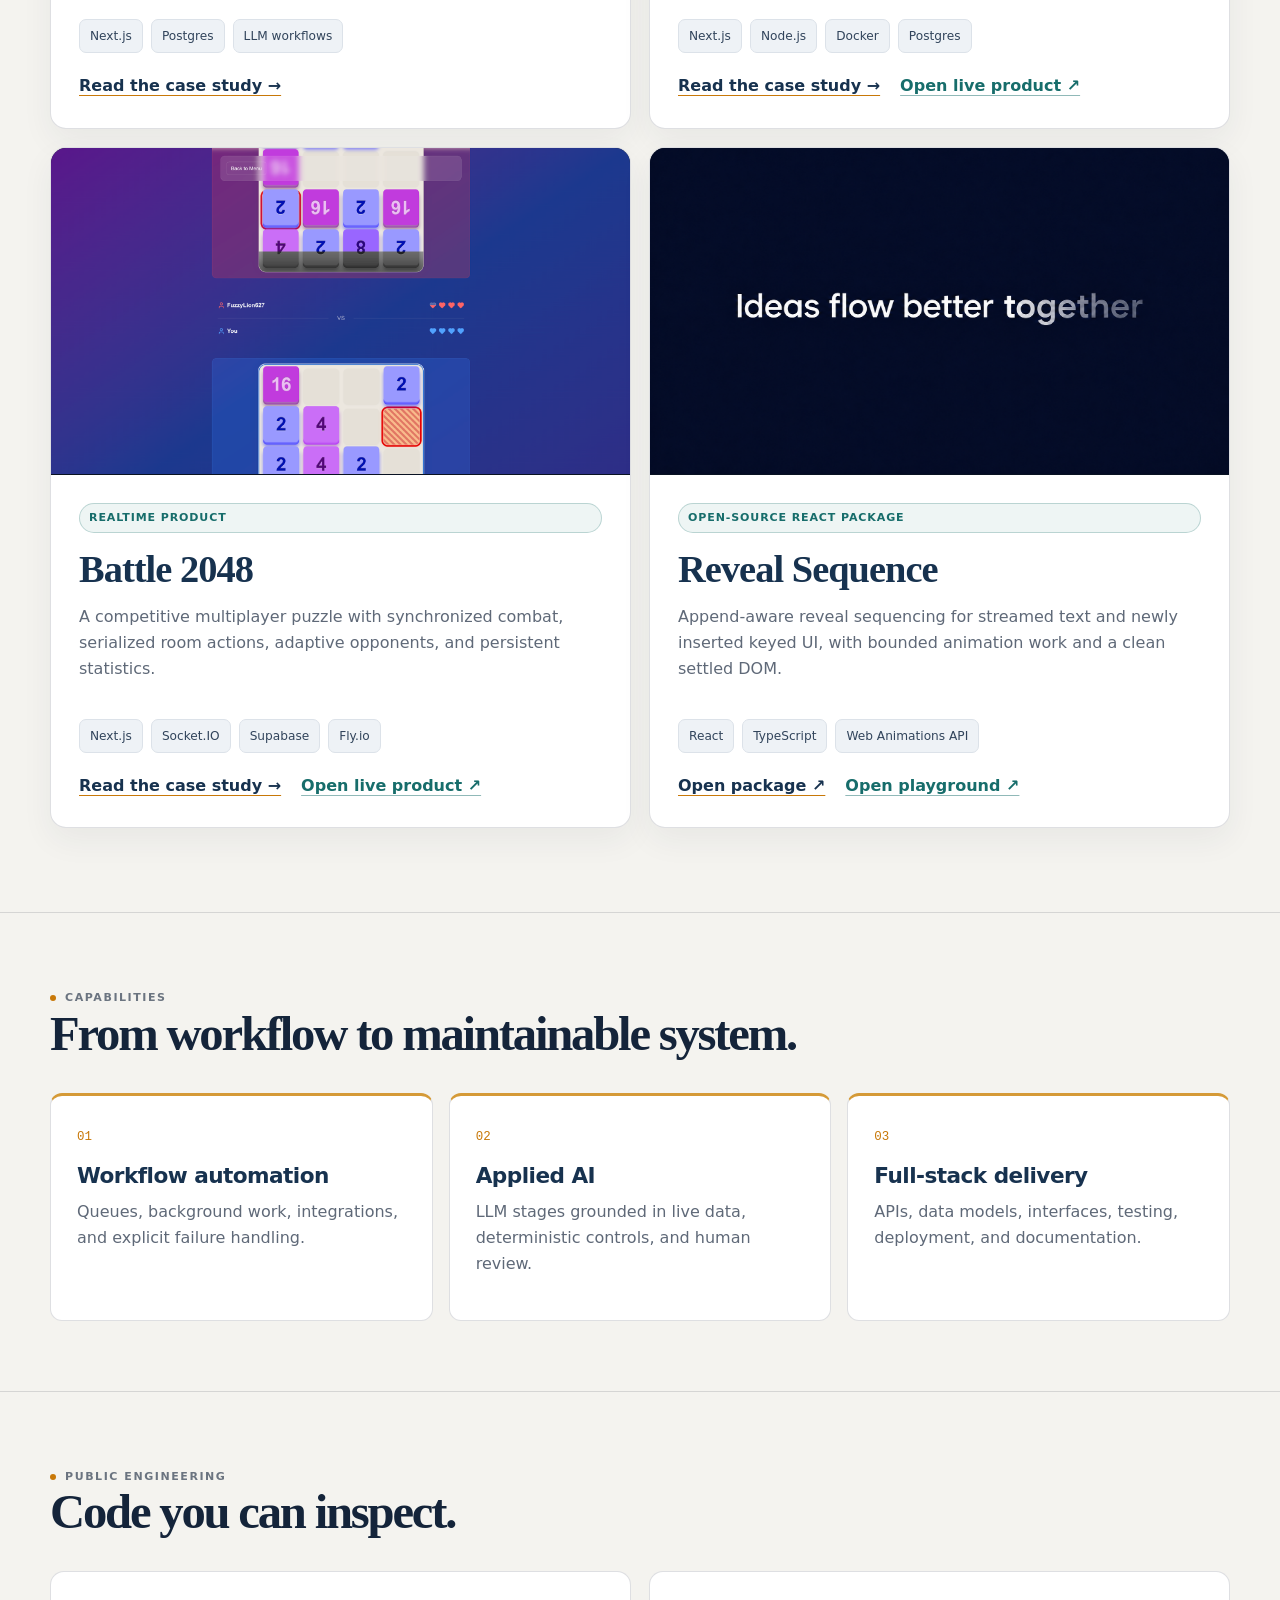
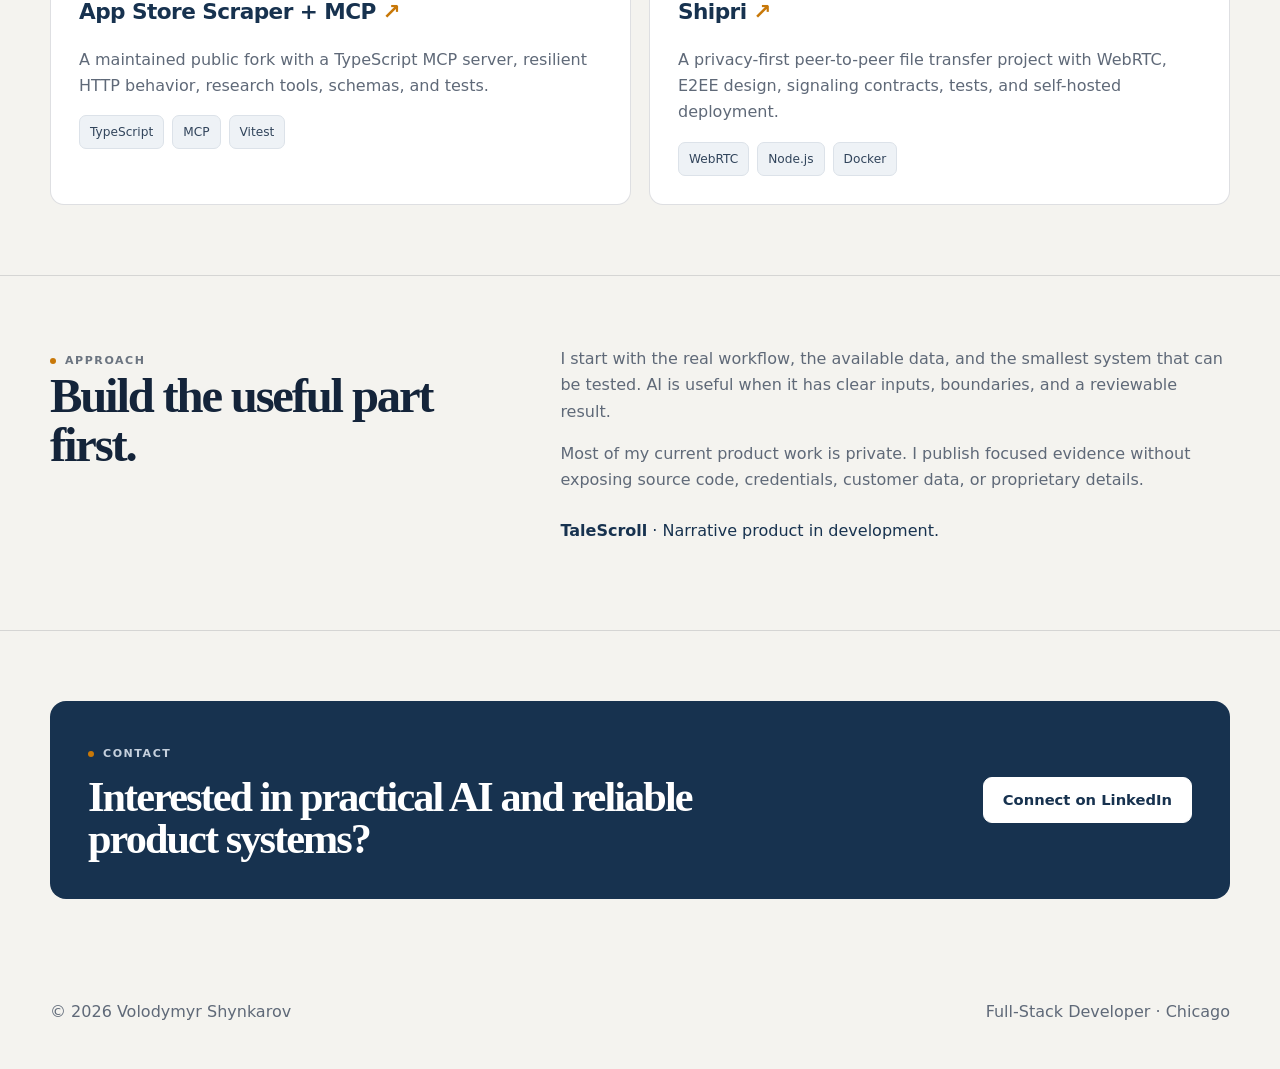
==== commit 1d2e91d2: "design: use streaming preview artwork" ====
--- a/index.html
+++ b/index.html
@@ -109,16 +109,9 @@
             </div>
           </article>
 
-          <article class="project-card project-card--package">
-            <a class="project-card-image package-preview" href="https://voldemlive.github.io/reveal-sequence/" target="_blank" rel="noopener noreferrer" aria-label="Open Reveal Sequence playground">
-              <span class="package-preview-label">LIVE STREAM / WORD</span>
-              <span class="package-preview-progress">CHUNK 04 · RECEIVING</span>
-              <strong class="package-preview-copy" aria-label="New content is arriving now.">
-                <span style="--delay: 0ms">New</span> <span style="--delay: 100ms">content</span><br>
-                <span style="--delay: 200ms">is</span> <span style="--delay: 300ms">arriving</span><br>
-                <span class="is-incoming" style="--delay: 400ms">now.</span><i class="package-preview-cursor" aria-hidden="true"></i>
-              </strong>
-              <span class="package-preview-note">Append-aware · stable history</span>
+          <article class="project-card">
+            <a class="project-card-image" href="https://voldemlive.github.io/reveal-sequence/" target="_blank" rel="noopener noreferrer" aria-label="Open Reveal Sequence playground">
+              <img loading="lazy" src="/assets/reveal-sequence/streaming-text.png" alt="Reveal Sequence preview showing the final words of a text stream emerging from transparency">
             </a>
             <div class="project-card-copy">
               <span class="status">Open-source React package</span>
--- a/styles.css
+++ b/styles.css
@@ -176,12 +176,20 @@
 .project-card-copy p { color: var(--muted); }
 .project-card-copy .tags { margin: 20px 0; }
 .project-card--package .project-card-image { aspect-ratio: 16 / 9; min-height: 0; }
-.package-preview { position: relative; isolation: isolate; display: flex; flex-direction: column; justify-content: space-between; padding: 32px; overflow: hidden; background: linear-gradient(135deg, #18365c 0%, #166d6b 54%, #d59a37 145%); color: white; }
-.package-preview::before { position: absolute; z-index: -1; width: 430px; height: 430px; border: 48px solid rgba(255,255,255,.16); border-radius: 50%; content: ""; right: -120px; top: -210px; }
-.package-preview-label, .package-preview-note { color: rgba(255,255,255,.78); font-size: .7rem; font-weight: 800; letter-spacing: .13em; }
-.package-preview-copy { max-width: 430px; font-family: "Iowan Old Style", "Palatino Linotype", Georgia, serif; font-size: clamp(2.05rem, 3.3vw, 3.25rem); font-weight: 620; line-height: .96; }
-.package-preview-copy span { display: inline-block; opacity: 0; transform: translateY(.45em); animation: package-reveal 620ms cubic-bezier(.22, 1, .36, 1) var(--delay) forwards; }
+.package-preview { position: relative; isolation: isolate; display: flex; flex-direction: column; justify-content: space-between; padding: 27px 30px; overflow: hidden; background: linear-gradient(135deg, #10183b 0%, #254e8b 58%, #706be6 140%); color: white; }
+.package-preview::before { position: absolute; z-index: -1; width: 370px; height: 370px; border: 46px solid rgba(135, 222, 207, .22); border-radius: 50%; content: ""; right: -130px; top: -185px; }
+.package-preview::after { position: absolute; z-index: -1; width: 90%; height: 1px; content: ""; left: 5%; bottom: 58px; background: linear-gradient(90deg, transparent, rgba(255,255,255,.34), transparent); }
+.package-preview-label, .package-preview-note { color: rgba(255,255,255,.78); font-size: .68rem; font-weight: 800; letter-spacing: .13em; }
+.package-preview-label { display: flex; align-items: center; gap: 8px; }
+.package-preview-label::before { width: 7px; height: 7px; border-radius: 50%; content: ""; background: #88e0cf; box-shadow: 0 0 0 5px rgba(136,224,207,.13); }
+.package-preview-progress { position: absolute; right: 30px; top: 27px; color: rgba(255,255,255,.62); font-family: ui-monospace, SFMono-Regular, Menlo, monospace; font-size: .63rem; font-weight: 750; letter-spacing: .09em; }
+.package-preview-copy { max-width: 430px; margin: auto 0; font-family: "Iowan Old Style", "Palatino Linotype", Georgia, serif; font-size: clamp(2.05rem, 3.3vw, 3.25rem); font-weight: 620; line-height: .96; }
+.package-preview-copy span { display: inline-block; opacity: 0; transform: translateY(.45em); animation: package-reveal 720ms cubic-bezier(.22, 1, .36, 1) var(--delay) forwards; }
+.package-preview-copy .is-incoming { color: #bcefe4; opacity: 1; transform: none; animation: package-incoming 1.8s ease-in-out .9s infinite; }
+.package-preview-cursor { display: inline-block; width: .09em; height: .82em; margin-left: .11em; background: #bcefe4; vertical-align: -.03em; animation: package-cursor 900ms steps(2, end) infinite; }
 @keyframes package-reveal { to { opacity: 1; transform: translateY(0); } }
+@keyframes package-incoming { 0%, 26% { opacity: 0; transform: translateY(.25em); } 48%, 100% { opacity: 1; transform: translateY(0); } }
+@keyframes package-cursor { 50% { opacity: 0; } }
 .project-links { display: flex; flex-wrap: wrap; gap: 10px 20px; margin-top: auto; }
 .external-link { color: var(--teal); text-decoration-color: rgba(23, 109, 107, .48); }
 
@@ -325,7 +333,7 @@
 [data-lightbox] { cursor: zoom-in; }
 
 :focus-visible { outline: 2px solid var(--accent); outline-offset: 3px; }
-@media (prefers-reduced-motion: reduce) { html { scroll-behavior: auto; } .package-preview-copy span { opacity: 1; transform: none; animation: none; } }
+@media (prefers-reduced-motion: reduce) { html { scroll-behavior: auto; } .package-preview-copy span, .package-preview-cursor { opacity: 1; transform: none; animation: none; } }
 @media (max-width: 900px) {
   .hero-grid, .featured-work, .project-grid, .split-section, .case-layout { grid-template-columns: 1fr; }
   .hero-grid { gap: 42px; }
